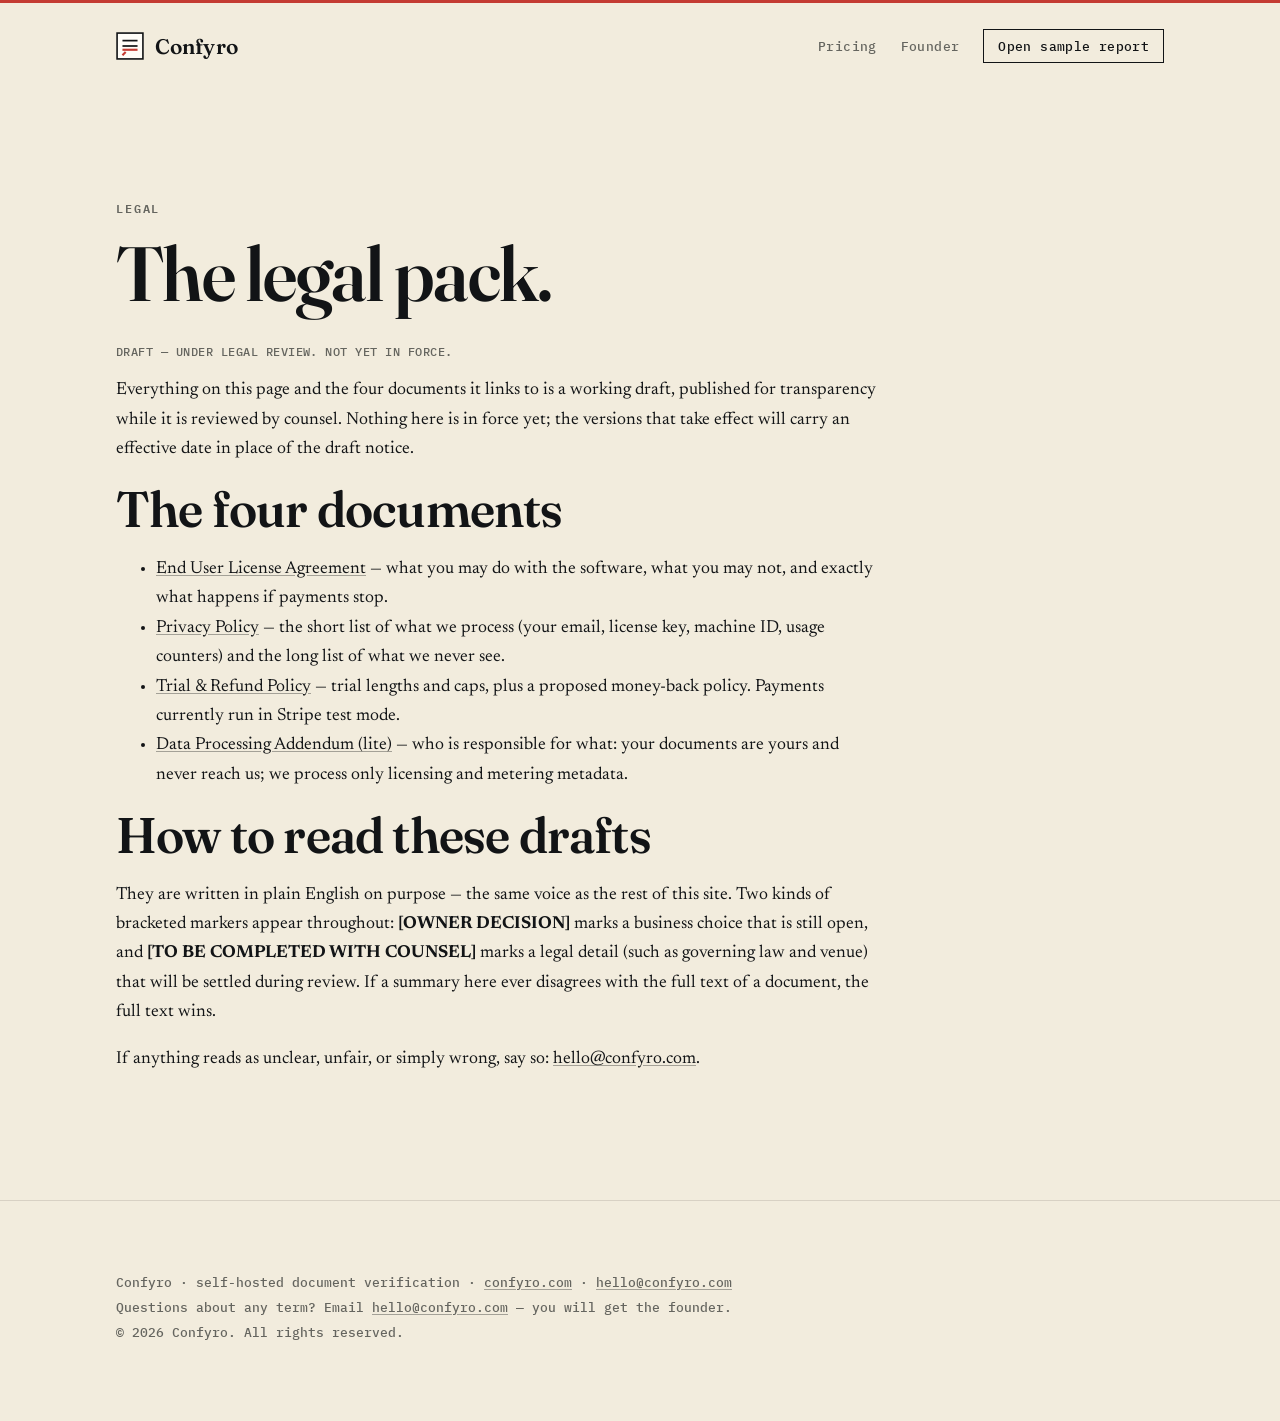
==== legal/index.html @ 65919b39 "Polish round live: floating boxes, straight device, refined sections Every box floats statically (la" ====
<!doctype html>
<html lang="en">
<head>
<meta charset="utf-8">
<meta name="viewport" content="width=device-width, initial-scale=1">
<title>Confyro &mdash; Legal</title>
<meta name="description" content="The Confyro legal pack: EULA, Privacy Policy, Trial &amp; Refund Policy, and DPA-lite. Plain English, currently in draft.">
<meta name="theme-color" content="#F2ECDD">
<link rel="icon" href="data:image/svg+xml,%3Csvg xmlns='http://www.w3.org/2000/svg' viewBox='0 0 26 26'%3E%3Crect x='1' y='1' width='24' height='24' fill='%23FFFDF8' stroke='%23121416' stroke-width='1.5'/%3E%3Cline x1='6' y1='8' x2='20' y2='8' stroke='%23121416' stroke-width='1.6'/%3E%3Cline x1='6' y1='13' x2='20' y2='13' stroke='%23121416' stroke-width='1.6'/%3E%3Cline x1='6' y1='16.5' x2='20' y2='16.5' stroke='%23C43B32' stroke-width='2'/%3E%3Cpath d='M6 21.5 l3 -3' stroke='%23C43B32' stroke-width='2' fill='none'/%3E%3C/svg%3E">
<style data-site-css>
/* ============================================================
   Confyro — shared site stylesheet
   One file for every marketing page. Self-hosted fonts only —
   no third-party requests, no trackers (see colophon).
   Rules of the house (per the FULL_IMPLEMENTATION brief, 2026-07-18):
   1. The system is dark; the evidence is light. Dark is cinematic
      and reserved for: topbar-on-scroll, hero, trust problem,
      trust architecture, finale, footer (~40%).
   2. On dark, type sits DIRECTLY on the background — never filled
      or tinted text boxes. Boxes exist only as PAPER (documents),
      which may float as islands on the dark stage.
   3. The proofreader's red top line stays. The hero fills one
      screen. The evidence line (claim → source → validation →
      finding) is the recurring motif; motion must explain
      causality, run once, and respect reduced-motion.
   ============================================================ */

/* ---------- fonts (local woff2, latin subset) ---------- */
@font-face {
  font-family: 'Fraunces'; font-style: italic; font-weight: 450;
  font-display: swap; src: url(../fonts/fraunces-450-italic.woff2) format('woff2');
  unicode-range: U+0000-00FF, U+0131, U+0152-0153, U+02BB-02BC, U+02C6, U+02DA, U+02DC, U+0304, U+0308, U+0329, U+2000-206F, U+20AC, U+2122, U+2191, U+2193, U+2212, U+2215, U+FEFF, U+FFFD;
}
@font-face {
  font-family: 'Fraunces'; font-style: italic; font-weight: 600;
  font-display: swap; src: url(../fonts/fraunces-600-italic.woff2) format('woff2');
  unicode-range: U+0000-00FF, U+0131, U+0152-0153, U+02BB-02BC, U+02C6, U+02DA, U+02DC, U+0304, U+0308, U+0329, U+2000-206F, U+20AC, U+2122, U+2191, U+2193, U+2212, U+2215, U+FEFF, U+FFFD;
}
@font-face {
  font-family: 'Fraunces'; font-style: normal; font-weight: 450;
  font-display: swap; src: url(../fonts/fraunces-450.woff2) format('woff2');
  unicode-range: U+0000-00FF, U+0131, U+0152-0153, U+02BB-02BC, U+02C6, U+02DA, U+02DC, U+0304, U+0308, U+0329, U+2000-206F, U+20AC, U+2122, U+2191, U+2193, U+2212, U+2215, U+FEFF, U+FFFD;
}
@font-face {
  font-family: 'Fraunces'; font-style: normal; font-weight: 600;
  font-display: swap; src: url(../fonts/fraunces-600.woff2) format('woff2');
  unicode-range: U+0000-00FF, U+0131, U+0152-0153, U+02BB-02BC, U+02C6, U+02DA, U+02DC, U+0304, U+0308, U+0329, U+2000-206F, U+20AC, U+2122, U+2191, U+2193, U+2212, U+2215, U+FEFF, U+FFFD;
}
@font-face {
  font-family: 'Fraunces'; font-style: normal; font-weight: 700;
  font-display: swap; src: url(../fonts/fraunces-700.woff2) format('woff2');
  unicode-range: U+0000-00FF, U+0131, U+0152-0153, U+02BB-02BC, U+02C6, U+02DA, U+02DC, U+0304, U+0308, U+0329, U+2000-206F, U+20AC, U+2122, U+2191, U+2193, U+2212, U+2215, U+FEFF, U+FFFD;
}
@font-face {
  font-family: 'IBM Plex Mono'; font-style: normal; font-weight: 400;
  font-display: swap; src: url(../fonts/ibmplexmono-400.woff2) format('woff2');
  unicode-range: U+0000-00FF, U+0131, U+0152-0153, U+02BB-02BC, U+02C6, U+02DA, U+02DC, U+0304, U+0308, U+0329, U+2000-206F, U+20AC, U+2122, U+2191, U+2193, U+2212, U+2215, U+FEFF, U+FFFD;
}
@font-face {
  font-family: 'IBM Plex Mono'; font-style: normal; font-weight: 500;
  font-display: swap; src: url(../fonts/ibmplexmono-500.woff2) format('woff2');
  unicode-range: U+0000-00FF, U+0131, U+0152-0153, U+02BB-02BC, U+02C6, U+02DA, U+02DC, U+0304, U+0308, U+0329, U+2000-206F, U+20AC, U+2122, U+2191, U+2193, U+2212, U+2215, U+FEFF, U+FFFD;
}
@font-face {
  font-family: 'IBM Plex Mono'; font-style: normal; font-weight: 600;
  font-display: swap; src: url(../fonts/ibmplexmono-600.woff2) format('woff2');
  unicode-range: U+0000-00FF, U+0131, U+0152-0153, U+02BB-02BC, U+02C6, U+02DA, U+02DC, U+0304, U+0308, U+0329, U+2000-206F, U+20AC, U+2122, U+2191, U+2193, U+2212, U+2215, U+FEFF, U+FFFD;
}
@font-face {
  font-family: 'Newsreader'; font-style: italic; font-weight: 400;
  font-display: swap; src: url(../fonts/newsreader-400-italic.woff2) format('woff2');
  unicode-range: U+0000-00FF, U+0131, U+0152-0153, U+02BB-02BC, U+02C6, U+02DA, U+02DC, U+0304, U+0308, U+0329, U+2000-206F, U+20AC, U+2122, U+2191, U+2193, U+2212, U+2215, U+FEFF, U+FFFD;
}
@font-face {
  font-family: 'Newsreader'; font-style: normal; font-weight: 400;
  font-display: swap; src: url(../fonts/newsreader-400.woff2) format('woff2');
  unicode-range: U+0000-00FF, U+0131, U+0152-0153, U+02BB-02BC, U+02C6, U+02DA, U+02DC, U+0304, U+0308, U+0329, U+2000-206F, U+20AC, U+2122, U+2191, U+2193, U+2212, U+2215, U+FEFF, U+FFFD;
}
@font-face {
  font-family: 'Newsreader'; font-style: normal; font-weight: 700;
  font-display: swap; src: url(../fonts/newsreader-700.woff2) format('woff2');
  unicode-range: U+0000-00FF, U+0131, U+0152-0153, U+02BB-02BC, U+02C6, U+02DA, U+02DC, U+0304, U+0308, U+0329, U+2000-206F, U+20AC, U+2122, U+2191, U+2193, U+2212, U+2215, U+FEFF, U+FFFD;
}

/* ---------- design tokens ----------
   Shared with the product UI (src/confyro/server/theme.py keeps the
   same hex values; tests/test_theme_parity.py enforces it). */
:root {
  /* evidence world — warm light */
  --sand: #F2ECDD;        /* section background */
  --paper: #FFFDF8;       /* the document under review */
  --card: #FFFFFF;        /* finding cards inside a report */
  --ink: #121416;         /* primary ink */
  --body2: #3B3D3A;       /* long-form body on paper */
  --margin: #65655F;      /* marginalia */
  --rule: #D8D1C4;        /* hairline */
  /* brand world — dark */
  --night: #0D0F10;       /* dark section background */
  --night2: #171A1C;      /* elevated dark surface */
  --nightline: #34383B;   /* dark border */
  --ivory: #F4EFE6;       /* text on dark */
  --ash: #AAA9A3;         /* secondary text on dark */
  /* semantics */
  --verdict: #C43B32;     /* proofreader's red — conflicts only */
  --evidence: #1F7554;    /* verbatim evidence green */
  --warn: #B47215;        /* cautions */
  --ledger: #31589C;      /* links, focus */
  /* derived chips on paper */
  --flag-bg: #F7DED8;  --hi-text: #8E251D;
  --miss-bg: #F1E4C2;  --md-text: #6F5716;  --miss-ul: #A8842A;
  --ev-bg: #E6EFE6;    --ev-text: #1C5C43;
  --shadow-1: 0 1px 2px rgba(18,20,22,0.06), 0 16px 34px -16px rgba(18,20,22,0.25), 0 46px 90px -40px rgba(18,20,22,0.3);
  --shadow-2: 0 2px 3px rgba(18,20,22,0.07), 0 22px 48px -20px rgba(18,20,22,0.3), 0 64px 120px -48px rgba(18,20,22,0.32);
  --display: "Fraunces", Charter, "Iowan Old Style", Georgia, serif;
  --serif: "Newsreader", Charter, "Iowan Old Style", "Palatino Linotype", Georgia, serif;
  --mono: "IBM Plex Mono", ui-monospace, "Cascadia Mono", Consolas, Menlo, monospace;
  --sans: ui-sans-serif, -apple-system, "Segoe UI", Roboto, "Helvetica Neue", Arial, sans-serif;
  color-scheme: light;
}

:root { --sheet: var(--paper); }
/* Dark stage: remap semantic tokens; components restyle themselves.
   Paper islands (.paperdoc) map them back to daylight. */
.dk {
  background: var(--night);
  color: var(--ivory);
  --ink: var(--ivory);
  --body2: #D8D4C8;
  --margin: var(--ash);
  --rule: var(--nightline);
  --sheet: var(--night2);
  --card: #1C2023;
  --verdict: #DA574D;          /* red lifted for contrast on near-black */
  --ev-bg: #1C2A24; --ev-text: #9CCDB2;
  --shadow-1: 0 2px 4px rgba(0,0,0,0.45), 0 22px 44px -18px rgba(0,0,0,0.55);
  --shadow-2: 0 3px 6px rgba(0,0,0,0.5), 0 30px 60px -22px rgba(0,0,0,0.6);
  color-scheme: dark;
}
.paperdoc {
  --ink: #121416; --body2: #3B3D3A; --margin: #65655F; --rule: #D8D1C4;
  --verdict: #C43B32; --card: #FFFFFF; --sheet: var(--paper);
  --ev-bg: #E6EFE6; --ev-text: #1C5C43;
  --shadow-1: 0 1px 2px rgba(0,0,0,0.25), 0 20px 48px -24px rgba(0,0,0,0.55);
  color: var(--ink);
  color-scheme: light;
}
.dk a { color: var(--ivory); text-decoration-color: rgba(244,239,230,0.4); }
.dk a:hover { color: var(--verdict); text-decoration-color: var(--verdict); }
.dk .btn { border-color: var(--ivory); color: var(--ivory); }
.dk .btn.primary { background: var(--ivory); color: var(--night); }
.dk .btn:hover { box-shadow: 3px 3px 0 rgba(244,239,230,0.25); }

/* ---------- base ---------- */
* { box-sizing: border-box; }
html { scroll-behavior: smooth; }
body {
  margin: 0; background: var(--sand); color: var(--ink);
  border-top: 3px solid var(--verdict);   /* the proof mark */
  font: 400 17.5px/1.68 var(--serif);
  -webkit-font-smoothing: antialiased; text-rendering: optimizeLegibility;
}
::selection { background: rgba(196, 59, 50, 0.18); }
/* single-accent discipline: links are ink, red on hover; blue lives
   only in the a11y focus ring */
a { color: var(--ink); text-underline-offset: 2px;
  text-decoration-color: rgba(18,20,22,0.35); }
a:hover { color: var(--verdict); text-decoration-color: var(--verdict); }
:focus-visible { outline: 2px solid var(--ledger); outline-offset: 3px; border-radius: 1px; }
.mono { font-family: var(--mono); }
.wrap { max-width: 1104px; margin: 0 auto; padding: 0 28px; }
section { scroll-margin-top: 84px; }
.skip {
  position: absolute; left: 12px; top: -52px; z-index: 60;
  background: var(--ink); color: var(--sand); padding: 8px 14px;
  font: 600 13px var(--mono); text-decoration: none;
}
.skip:focus { top: 12px; }

/* ---------- masthead: paper brand bar; tall at the top of the page,
   shrinks to a compact strip on scroll and stays pinned ---------- */
.topbar {
  position: sticky; top: 0; z-index: 50; background: var(--sand);
  border-bottom: 1px solid transparent;
  transition: border-color 0.25s ease, box-shadow 0.25s ease;
}
.topbar.scrolled {
  border-bottom-color: var(--rule);
  box-shadow: 0 8px 24px -18px rgba(18, 20, 22, 0.3);
}
.masthead { display: flex; align-items: center; gap: 28px; padding: 26px 0;
  transition: padding 0.3s ease; }
.topbar.scrolled .masthead { padding: 9px 0; }
.wordmark {
  display: inline-flex; align-items: center; gap: 11px;
  font: 600 21px var(--display); color: var(--ink); text-decoration: none;
  letter-spacing: 0.005em; transition: font-size 0.3s ease;
}
.topbar.scrolled .wordmark { font-size: 17.5px; }
.wordmark svg { display: block; width: 28px; height: 28px;
  transition: width 0.3s ease, height 0.3s ease; }
.topbar.scrolled .wordmark svg { width: 22px; height: 22px; }
.wordmark svg rect { fill: var(--paper); stroke: var(--ink); }
.wordmark svg .wl { stroke: var(--ink); }
.masthead nav { margin-left: auto; display: flex; gap: 24px; align-items: center; }
.masthead nav a {
  font: 500 12.5px var(--mono); color: var(--margin);
  text-decoration: none; letter-spacing: 0.03em; padding: 6px 0;
}
.masthead nav a:hover { color: var(--verdict); }
.masthead nav a[aria-current] { color: var(--ink); border-bottom: 2px solid var(--verdict); padding-bottom: 4px; }
.masthead nav a.navcta {
  color: var(--ink); background: transparent; border: 1px solid var(--ink);
  padding: 8px 14px; transition: padding 0.3s ease;
}
.topbar.scrolled .masthead nav a.navcta { padding: 6px 12px; }
.masthead nav a.navcta:hover { background: var(--ink); color: var(--sand); }

/* ---------- shared primitives ---------- */
/* spec-sheet eyebrow: N°0X in red, label in margin gray */
.slabel {
  font: 600 11.5px var(--mono); letter-spacing: 0.16em;
  text-transform: uppercase; color: var(--margin); margin: 0 0 16px;
}
.slabel .sn { color: var(--verdict); margin-right: 10px; }
h1 {
  font: 600 clamp(40px, 6vw, 78px)/1.04 var(--display);
  letter-spacing: -0.022em; margin: 0 0 22px; max-width: 20ch;
  text-wrap: balance; font-variation-settings: "opsz" 90;
}
h1 em { font-style: italic; font-weight: 600; }
h2 {
  font: 600 clamp(30px, 4.2vw, 50px)/1.1 var(--display);
  margin: 0 0 18px; letter-spacing: -0.016em; text-wrap: balance;
  max-width: 26ch; font-variation-settings: "opsz" 60;
}
/* headline line-mask reveal: static without JS; motion only adds */
.js .rvh { overflow: hidden; }
.js .rvh .lmi { display: block; transform: translateY(110%); }
.js .rvh.in .lmi {
  transform: none;
  transition: transform 0.7s cubic-bezier(0.22, 0.8, 0.2, 1);
}
h3 { font: 600 19px var(--display); margin: 0 0 8px; letter-spacing: -0.005em; }
.lede { font-size: 18.5px; color: var(--ink); margin: 0 0 40px; max-width: 60ch; }
.sub {
  font-size: 20px; line-height: 1.62; color: var(--ink);
  margin: 0 0 34px; max-width: 56ch; font-weight: 400;
}
.btn {
  display: inline-block; text-decoration: none;
  font: 600 15.5px var(--display); padding: 14px 28px;
  border: 1.5px solid var(--ink); color: var(--ink); background: transparent;
  transition: transform 0.15s ease, box-shadow 0.15s ease, background 0.15s ease, opacity 0.15s ease;
}
.btn.primary { background: var(--ink); color: var(--sand); }
.btn:hover { box-shadow: 3px 3px 0 rgba(18,20,22,0.2); }
.btn.primary:hover { opacity: 0.94; box-shadow: 3px 3px 0 rgba(18,20,22,0.25); }
.btn:active { box-shadow: none; }
.ctas { display: flex; gap: 14px; flex-wrap: wrap; margin: 0 0 16px; align-items: center; }
.textcta {
  font: 500 13.5px var(--mono); letter-spacing: 0.03em;
  color: var(--margin); text-underline-offset: 3px;
}
.textcta:hover { color: var(--verdict); }
.sectas { margin: 34px 0 0; }

/* section rhythm */
.sect { padding: 108px 0; }
.sect + .sect, .steps3 + .sect, .hero + .sect { border-top: 1px solid var(--rule); }

/* the document sheet */
.sheet {
  margin: 0; background: var(--sheet); border: 1px solid var(--rule);
  padding: 38px 42px 26px; position: relative;
  box-shadow: var(--shadow-1);
}
.doc-kicker {
  font: 500 11.5px/1.4 var(--mono); color: var(--margin);
  letter-spacing: 0.09em; margin: 0 0 22px;
  display: flex; justify-content: space-between; gap: 12px; flex-wrap: wrap;
}
.doc-h { font: 700 16.5px var(--serif); margin: 20px 0 6px; }
.doc-p {
  margin: 0 0 13px; font-size: 15.5px; line-height: 1.74;
  text-align: justify; hyphens: auto; -webkit-hyphens: auto;
}
.doc-foot {
  margin: 18px 0 0; font: 500 10.5px var(--mono); color: var(--margin);
  letter-spacing: 0.09em; text-align: right;
}

/* red underline draws itself when a stage goes .live */
.u {
  background-image: linear-gradient(var(--verdict), var(--verdict));
  background-repeat: no-repeat; background-position: 0 96%;
  background-size: 0% 2px;
}
.live .u-claim { animation: draw 0.55s cubic-bezier(0.65, 0, 0.35, 1) 0.4s forwards; }
.live .u-inj   { animation: draw 0.7s  cubic-bezier(0.65, 0, 0.35, 1) 2.4s forwards; }
@keyframes draw { to { background-size: 100% 2px; } }
html:not(.js) .u { background-size: 100% 2px; }

/* findings */
.finding {
  position: relative; background: var(--card); border: 1px solid var(--rule);
  border-left: 3px solid var(--verdict); padding: 15px 19px 16px;
  opacity: 0; box-shadow: var(--shadow-1);
}
.live .f1 { animation: stamp 0.34s cubic-bezier(0.2, 0.9, 0.3, 1.15) 1.15s forwards; }
.live .f2 { animation: stamp 0.34s cubic-bezier(0.2, 0.9, 0.3, 1.15) 3.3s forwards; }
html:not(.js) .finding, html:not(.js) .receipt { opacity: 1; }
html:not(.js) .f1::before { transform: none; }
@keyframes stamp {
  from { opacity: 0; transform: scale(1.05); }
  to   { opacity: 1; transform: none; }
}
.f1::before {
  content: ""; position: absolute; right: 100%; top: 26px;
  width: 56px; height: 2px; background: var(--verdict);
  transform: scaleX(0); transform-origin: right center;
}
.live .f1::before { animation: reach 0.3s cubic-bezier(0.65, 0, 0.35, 1) 0.9s forwards; }
@keyframes reach { to { transform: none; } }
.fhead { display: flex; align-items: center; gap: 10px; margin-bottom: 8px; flex-wrap: wrap; }
.stampchip {
  font: 600 11px var(--mono); letter-spacing: 0.1em;
  background: var(--verdict); color: #fff; padding: 3px 9px 2px;
  transform: rotate(-1deg);
}
.f2 .stampchip { transform: none; }  /* the stamp tilt appears exactly once */
.sev { font: 500 11.5px var(--mono); color: var(--margin); letter-spacing: 0.04em; }
.fsrc { font: 500 12.5px var(--mono); color: var(--ink); margin: 0 0 7px; }
.fev {
  margin: 0; padding: 8px 12px; border-left: 3px solid var(--evidence);
  background: var(--ev-bg); font: 500 12.5px/1.6 var(--mono); color: var(--ev-text);
}
.fnote { margin: 7px 0 0; font-size: 14.5px; color: var(--margin); }
.receipt {
  font: 500 11px var(--mono); color: var(--margin); letter-spacing: 0.08em;
  margin: 2px 0 0; opacity: 0;
}
.live .receipt { animation: fadein 0.6s ease 4s forwards; }
@keyframes fadein { to { opacity: 1; } }
.replay {
  display: none; margin: 6px 0 0; padding: 0; border: 0; background: none;
  font: 500 11.5px var(--mono); color: var(--ledger); letter-spacing: 0.05em;
  cursor: pointer; text-decoration: underline; text-underline-offset: 3px;
}
.js .replay { display: inline-block; }

/* ---------- hero: one light screen, the red label leads ---------- */
.hero {
  min-height: calc(100vh - 82px);
  min-height: calc(100svh - 82px);   /* 82px ≈ the tall top-of-page bar */
  display: grid; align-content: center;
  padding: 24px 0 48px; box-sizing: border-box;
}
/* owner hierarchy: the red SELF-HOSTED DOCUMENT CHECKER is the giant,
   the headline sits smaller beside the laptop, the sub under it */
.hero .kicker {
  font: 600 clamp(30px, 3.9vw, 60px)/1.06 var(--mono);
  letter-spacing: 0.015em; color: var(--verdict); margin: 0 0 20px;
  text-transform: uppercase; max-width: 14ch; text-wrap: balance;
  text-shadow: 0 16px 30px rgba(196, 59, 50, 0.22);
}
.hero h1 {
  font-size: clamp(24px, 2.5vw, 38px); line-height: 1.22;
  max-width: 24ch; margin: 0 0 20px;
  text-shadow: 0 10px 24px rgba(18, 20, 22, 0.16);
}
.hero .sub { font-size: 17px; }
.herogrid {
  display: grid; grid-template-columns: minmax(0, 6fr) minmax(0, 6fr);
  gap: 56px; align-items: stretch;
}
/* the left column spans exactly the right column's height: label at the
   top edge, chips at the bottom edge — owner-requested symmetry */
.herogrid > div:first-child {
  display: flex; flex-direction: column; justify-content: space-between;
}
.herosub {
  font-size: 15.5px; line-height: 1.62; color: var(--body2);
  margin: 18px 0 0; max-width: 560px;
}

.trustchips { display: flex; flex-wrap: wrap; gap: 8px; margin: 26px 0 0; padding: 0; list-style: none; }
.trustchips li {
  font: 500 11px var(--mono); letter-spacing: 0.07em;
  color: var(--margin); border: 1px solid var(--rule);
  padding: 6px 11px; white-space: nowrap;
}
/* ---------- hero laptop demo (owner-supplied widget, retokenized:
   local fonts only, conflict red / verified green, plays once).
   Without JS the finished report is what renders. ---------- */
.confyro-demo { width: 100%; max-width: 560px; justify-self: end; font-family: var(--serif); }
.confyro-demo .cd-mono { font-family: var(--mono); }
.cd-status { display: flex; align-items: center; justify-content: space-between; gap: 12px; margin-bottom: 14px; }
.cd-statustext { display: inline-flex; align-items: center; gap: 10px;
  font: 500 11px var(--mono); letter-spacing: 0.08em; text-transform: uppercase; color: var(--margin); }
.cd-dot { width: 8px; height: 8px; border-radius: 50%; background: var(--evidence); display: inline-block; }
.cd-dot.busy { background: var(--verdict); }
.cd-replay { font: 500 12px var(--mono); color: var(--margin); background: none;
  border: 1px solid var(--rule); padding: 8px 12px; cursor: pointer; white-space: nowrap; }
.cd-replay:hover { border-color: var(--margin); color: var(--ink); }
.cd-laptop { background: #1C2023; border-radius: 14px; padding: 12px 12px 13px;
  box-shadow: 0 24px 60px rgba(0, 0, 0, 0.45); }
.cd-screen { position: relative; background: #F2ECDD; color: #121416; border-radius: 5px;
  overflow: hidden; aspect-ratio: 1.65 / 1; display: flex; flex-direction: column; color-scheme: light; }
.cd-chrome { display: flex; align-items: center; gap: 10px; padding: 9px 13px;
  border-bottom: 1px solid #D8D1C4; background: #FFFDF8; }
.cd-lights { display: flex; gap: 6px; }
.cd-lights span { width: 8px; height: 8px; border-radius: 50%; background: #D8D1C4; }
.cd-url { margin: 0 auto; font: 500 10.5px var(--mono); letter-spacing: 0.04em; color: #65655F;
  display: inline-flex; align-items: center; gap: 7px; }
.cd-body { display: flex; flex: 1; min-height: 0; }
.cd-lib { width: 122px; flex: none; border-right: 1px solid #D8D1C4; background: #FFFDF8;
  padding: 11px 9px; display: flex; flex-direction: column; }
.cd-libhead { font: 600 8.5px var(--mono); letter-spacing: 0.14em; text-transform: uppercase; color: #8B887F; }
.cd-files { margin-top: 9px; display: flex; flex-direction: column; gap: 4px; }
.cd-file { display: flex; align-items: center; gap: 8px; padding: 5px 7px; }
.cd-file span { font: 500 10.5px var(--mono); color: #65655F; white-space: nowrap; }
.cd-file.cd-active { background: #F2ECDD; border: 1px solid #D8D1C4; border-left: 2px solid #C43B32; }
.cd-file.cd-active span { color: #121416; }
.cd-libfoot { margin-top: auto; font: 500 8.5px var(--mono); color: #8B887F; }
.cd-work { flex: 1; position: relative; }
.cd-zone { display: none; position: absolute; inset: 14px; border: 1.5px dashed #C7C0B0;
  align-items: center; justify-content: center; }
.js .cd-zone { display: flex; }
.cd-zone span { font-size: 12px; color: #65655F; }
.cd-check { display: none; position: absolute; inset: 12px; background: #FFFDF8;
  border: 1px solid #D8D1C4; padding: 13px 15px; overflow: hidden; }
.js .cd-check { display: block; }
.cd-scan { position: absolute; left: 0; right: 0; top: 0; height: 3px;
  background: linear-gradient(90deg, transparent, #C43B32 18%, #C43B32 82%, transparent);
  box-shadow: 0 0 14px 2px rgba(196, 59, 50, 0.45); }
.js .cd-scan { opacity: 0; }
.cd-docmeta { display: flex; justify-content: space-between; white-space: nowrap;
  font: 600 8.5px var(--mono); letter-spacing: 0.12em; text-transform: uppercase; color: #65655F; }
.cd-doctitle { font-weight: 700; font-size: 15px; line-height: 1.3; margin: 12px 0 7px; }
.cd-docp { font-size: 12.5px; line-height: 1.55; margin: 0; }
.cd-u { text-decoration: underline; text-decoration-color: #C43B32;
  text-decoration-thickness: 1.5px; text-underline-offset: 2px; }
.cd-results { position: absolute; inset: 12px; display: flex; flex-direction: column; background: #F2ECDD; }
.cd-rhead { display: flex; align-items: baseline; gap: 8px; white-space: nowrap; }
.cd-rhead .cd-fn { font-size: 10.5px; color: #121416; }
.cd-rhead .cd-sum { margin-left: auto; font-size: 9px; text-transform: uppercase; color: #65655F; }
.cd-conflict { border-left: 3px solid #C43B32; background: #F7DED8; padding: 7px 11px; margin-top: 8px; }
.cd-conflict .cd-row1 { display: flex; align-items: center; gap: 8px; white-space: nowrap; }
.cd-badge { font: 600 8px var(--mono); letter-spacing: 0.1em; text-transform: uppercase;
  color: #fff; background: #C43B32; padding: 3px 5px; }
.cd-ctitle { font-weight: 600; font-size: 12px; }
.cd-cnums { margin-left: auto; font-size: 10px; color: #121416; white-space: nowrap; }
.cd-hi { color: #C43B32; }
.cd-ok { color: #1F7554; }
.cd-find { display: flex; align-items: center; gap: 8px; padding: 6px 2px; border-bottom: 1px solid #D8D1C4; }
.cd-find:last-of-type { border-bottom: 0; }
.cd-swatch { width: 7px; height: 7px; flex: none; }
.cd-swatch.sw-hi { background: #C43B32; }
.cd-swatch.sw-md { background: #B47215; }
.cd-swatch.sw-ok { background: #1F7554; }
.cd-ftitle { font-weight: 600; font-size: 12px; line-height: 1.2; white-space: nowrap; }
.cd-fmeta { margin-left: auto; font-size: 10px; color: #65655F; }
.cd-rfoot { margin-top: auto; padding-top: 6px; font: 500 8.5px var(--mono);
  letter-spacing: 0.04em; text-transform: uppercase; color: #8B887F; }
.cd-fly { display: none; position: absolute; left: 0; top: 0; pointer-events: none;
  z-index: 6; align-items: center; gap: 8px; padding: 8px 10px; background: #FFFDF8;
  border: 1px solid #121416; box-shadow: 0 12px 28px rgba(0, 0, 0, 0.35); }
.js .cd-fly { display: flex; opacity: 0; }
.cd-fly span { font: 500 10.5px var(--mono); color: #121416; white-space: nowrap; }
.confyro-demo .receipt { opacity: 1; margin-top: 14px; }
@media (max-width: 900px) {
  #selfhost.sect { min-height: 0; display: block; }
  #selfhost > .wrap { display: block; }
  .archsvg { height: auto; min-height: 0; }
.confyro-demo { justify-self: stretch; max-width: 100%; } }

/* ---------- trust problem ---------- */
.citednote { margin: 30px 0 0; font: 500 12px var(--mono); color: var(--margin); letter-spacing: 0.04em; }
.pulls { display: grid; gap: 0; margin: 14px 0 0; }
.pull {
  display: grid; grid-template-columns: 250px 1fr; gap: 30px;
  align-items: baseline; border-top: 1px solid var(--rule); padding: 26px 0;
}
.pull:first-child { border-top: 0; padding-top: 4px; }
.pull .num {
  font: 600 clamp(34px, 4.4vw, 52px)/1 var(--display);
  color: var(--ink); letter-spacing: -0.03em;
  font-variation-settings: "opsz" 70;
}
.pull p { margin: 0; font-size: 17px; max-width: 54ch; }
.pull .src { display: block; margin-top: 8px; font: 500 11.5px var(--mono); color: var(--margin); letter-spacing: 0.02em; }
.verdictline {
  font: 600 clamp(22px, 2.6vw, 28px) var(--display); font-style: italic;
  margin: 36px 0 0; letter-spacing: -0.01em; max-width: 44ch;
}
/* the pivot from fear to trust — the section's loudest line */
.pivotline {
  margin: 28px 0 0; font: 600 clamp(21px, 2.6vw, 28px)/1.22 var(--display);
  letter-spacing: -0.012em; max-width: 26ch; text-wrap: balance;
}
.pivotline .pv { font-style: italic; color: var(--verdict); }
/* compact trust band: the whole N°04 section fits one screen */
#problem.sect { padding: 60px 0 68px; }
#problem .lede { margin-bottom: 20px; }
.pulls.tight .pull { padding: 12px 0; }
.pulls.tight .pull .num { font-size: clamp(30px, 3.8vw, 46px); }
.pulls.tight .pull p { font-size: 15.5px; }

/* ---------- pipeline (how it works) ---------- */
.pipe { list-style: none; margin: 40px 0 0; padding: 0;
  display: grid; grid-template-columns: repeat(5, 1fr); gap: 26px 14px; }
.pipe li { position: relative; }
.pipe li:not(:first-child)::before {
  content: "\2192"; position: absolute; left: -14px; top: 34px;
  color: var(--margin); font: 400 15px var(--serif);
}
.pnode {
  display: block; padding: 15px 16px 14px; min-height: 118px;
  border: 1px solid var(--rule); box-shadow: var(--shadow-1);
}
.pnode .pk { display: block; font: 500 10px var(--mono); letter-spacing: 0.1em; margin-bottom: 7px; }
.pnode .pn { display: block; font: 600 15px var(--mono); letter-spacing: 0.02em; margin-bottom: 7px; }
.pnode p { margin: 0; font: 400 13.5px/1.5 var(--sans); }
.pnode.code { background: var(--paper); border: 1.5px dashed var(--margin); }
.pnode.code .pk { color: var(--margin); }
.pnode.code p { color: var(--body2); }
.pnode.model { background: var(--paper); border-radius: 10px; }
.pnode.model .pk { color: var(--ledger); }
.pnode.model p { color: var(--body2); }
.pnode.val { box-shadow: inset 0 0 0 1.5px var(--evidence); }
.pnode.val .pn::after { content: " \2713"; color: var(--evidence); }
.failstrip {
  margin: 26px 0 0; border: 1.5px solid var(--verdict); background: var(--paper);
  box-shadow: var(--shadow-1);
  padding: 13px 18px; display: flex; gap: 14px; align-items: baseline; flex-wrap: wrap;
  font: 500 12.5px var(--mono); letter-spacing: 0.05em; color: var(--verdict);
}
.failstrip .what { color: var(--ink); }
.legend { margin: 38px 0 0; font: italic 600 21px var(--display); letter-spacing: -0.005em; }
.legend .m { color: var(--ink); font-style: normal; }
.legend .c { color: var(--margin); font-style: normal; }
.techdeep { margin: 30px 0 0; }
.techdeep summary {
  cursor: pointer; font: 500 13px var(--mono); color: var(--margin);
  letter-spacing: 0.02em; padding: 6px 0;
}
.techdeep summary:hover { color: var(--verdict); }
.techdeep[open] summary { margin-bottom: 10px; }
.relay { list-style: none; margin: 10px 0 0; padding: 0; display: grid; gap: 0; }
.relay li {
  display: grid; grid-template-columns: 34px 200px 1fr; gap: 16px;
  padding: 14px 0; border-top: 1px solid var(--rule); align-items: baseline;
}
.relay .st-num { font: 500 11px var(--mono); color: var(--margin); }
.relay .st-name { font: 600 15px var(--mono); }
.relay .chip { margin-left: 8px; }
.relay .st-sub { font-size: 14.5px; color: var(--margin); margin: 0; line-height: 1.6; }
.relay .st-sub .so { color: var(--ink); font-style: italic; }
.chip {
  display: inline-block; font: 600 10px var(--mono); letter-spacing: 0.08em;
  text-transform: uppercase; padding: 2.5px 7px; vertical-align: 2px;
}
.chip.model { color: var(--body2); border: 1px solid var(--margin); }
.chip.codechip { color: var(--margin); border: 1px dashed var(--margin); }

/* ---------- constitution ---------- */
.clausegrid { display: grid; grid-template-columns: 1fr 1fr; gap: 14px; margin: 30px 0 0; }
.clause {
  background: var(--sheet); border: 1px solid var(--rule);
  border-top: 3px solid var(--verdict); padding: 16px 20px 15px;
  box-shadow: var(--shadow-1);
}
.clause .ct { font-weight: 700; font-size: 16.5px; display: block; margin-bottom: 5px; font-family: var(--display); letter-spacing: -0.005em; }
.clause p { margin: 0; font-size: 14px; color: var(--body2); line-height: 1.58; }

/* ---------- report still ---------- */
.report {
  background: var(--sheet); border: 1px solid var(--rule);
  margin: 30px 0 0;
  box-shadow: var(--shadow-2);
}
.rp-head {
  display: flex; flex-wrap: wrap; align-items: baseline; gap: 8px 16px;
  padding: 17px 24px; border-bottom: 1px solid var(--rule);
}
.rp-title { font: 600 16px var(--display); }
.rp-file { font: 500 12px var(--mono); color: var(--margin); }
.rp-chips { margin-left: auto; display: flex; gap: 8px; flex-wrap: wrap; }
.rchip { font: 600 11px var(--mono); padding: 3px 9px; letter-spacing: 0.04em; }
.rchip.hi { background: var(--flag-bg); color: var(--hi-text); }
.rchip.md { background: var(--miss-bg); color: var(--md-text); }
.rchip.lo { background: transparent; border: 1px solid var(--rule); color: var(--margin); }
.rchip.ok { background: var(--ev-bg); color: var(--ev-text); }
.rp-body { display: grid; grid-template-columns: minmax(0, 6fr) minmax(0, 5fr); }
.rp-doc {
  padding: 26px 28px; border-right: 1px solid var(--rule);
  font-size: 14.5px; line-height: 1.78;
}
.rp-doc .doc-h { font-size: 14.5px; margin: 15px 0 4px; }
.rp-doc .doc-h:first-child { margin-top: 0; }
.rp-doc p { margin: 0 0 10px; text-align: justify; hyphens: auto; }
.hl-c { background: var(--flag-bg); box-shadow: inset 0 -2px 0 var(--verdict); padding: 0 1px; }
.hl-m { background: var(--miss-bg); box-shadow: inset 0 -2px 0 var(--miss-ul); padding: 0 1px; }
.hl-c.lit, .hl-m.lit { animation: lit 1.1s ease; }
@keyframes lit {
  0% { background: var(--verdict); color: #fff; }
  100% { background: var(--flag-bg); color: inherit; }
}
.rp-findings { padding: 20px 22px; display: grid; gap: 14px; align-content: start; }
.rp-card {
  border: 1px solid var(--rule); border-left: 3px solid var(--verdict);
  padding: 13px 16px; background: var(--card); text-align: left; width: 100%;
  font: inherit; color: inherit;
  transition: border-color 0.15s ease, box-shadow 0.15s ease;
}
.js button.rp-card { cursor: pointer; }
.js button.rp-card:hover { border-color: var(--margin); border-left-color: var(--verdict); box-shadow: 0 2px 8px -4px rgba(18,20,22,0.25); }
.rp-card .fhead { margin-bottom: 6px; }
.rp-card .k { font: 600 11px var(--mono); letter-spacing: 0.07em; color: var(--hi-text); }
.rp-card .q { display: block; font: italic 500 14.5px var(--serif); margin: 0 0 7px; }
.rp-card .x { display: block; font-size: 14px; margin: 0 0 8px; }
.rp-card .fev { display: block; font-size: 11.5px; }
.rp-more { font: 500 12.5px var(--mono); color: var(--margin); margin: 6px 0 0; }
.report figcaption {
  padding: 15px 24px; border-top: 1px solid var(--rule);
  font-size: 14px; color: var(--margin);
}
.report figcaption .hint { color: var(--verdict); font-weight: 600; }

/* ---------- the 3-step strip: type + rules, no boxes ---------- */
.steps3 { padding: 44px 0 40px; }
.steps3 ol { list-style: none; margin: 0; padding: 0; display: grid; grid-template-columns: repeat(3, 1fr); gap: 28px; }
.steps3 li { border-top: 1px solid var(--rule); padding-top: 12px; font-size: 16px; }
.steps3 .n { font: 600 13px var(--mono); color: var(--verdict); display: block; margin-bottom: 6px; }

/* ---------- interactive demo tabs ---------- */
.demotabs { display: none; gap: 8px; margin: 0 0 18px; flex-wrap: wrap; }
.js .demotabs { display: flex; }
.demotabs button {
  font: 600 12.5px var(--mono); letter-spacing: 0.04em; cursor: pointer;
  background: transparent; color: var(--margin);
  border: 1px solid var(--rule); padding: 8px 16px;
}
.demotabs button .tn { color: var(--verdict); margin-right: 7px; }
.demotabs button:hover { color: var(--ink); border-color: var(--margin); }
.demotabs button[aria-selected="true"] {
  background: var(--ink); color: var(--sand); border-color: var(--ink);
}
.demotabs button[aria-selected="true"] .tn { color: var(--sand); }
.rp-count { margin-left: auto; font: 500 11px var(--mono); color: var(--margin); letter-spacing: 0.06em; }
.rp-doc, .rp-findings { transition: opacity 0.15s ease; }
.js .rp-swap .rp-doc, .js .rp-swap .rp-findings { opacity: 0; }
@media (min-width: 901px) { .rp-doc { min-height: 360px; } }
.drivehint { font: 500 11.5px var(--mono); color: var(--margin); letter-spacing: 0.05em; margin: 10px 0 0; }

/* ---------- Exhibit A: the evidence-line scene (plays once on entry;
   no sticky runway — dead pinned scroll felt broken) ---------- */
.exwrap { position: relative; }
.exstage { position: relative; padding: 8px 0 0; }
/* dimensional layering: the sheets float in space (owner request —
   straight evidence line, levitating 3D feel; loops are welcome) */
.exstage > .wrap { position: relative; }
.exgrid { position: relative; display: grid; grid-template-columns: 1fr 1fr; gap: 16%;
  align-items: start; perspective: 1400px; }
.exgrid .exsrc { margin-top: 36px; }
.exgrid .sheet {
  padding: 30px 32px 22px;
  transform: rotateY(4deg) rotateX(1.5deg);
  box-shadow: 0 1px 2px rgba(18,20,22,0.08), 0 14px 28px -14px rgba(18,20,22,0.28),
              0 48px 90px -36px rgba(18,20,22,0.38);
}
.exgrid .exsrc { transform: rotateY(-4deg) rotateX(1.5deg); }



.exclaim {
  background-image: linear-gradient(var(--verdict), var(--verdict));
  background-repeat: no-repeat; background-position: 0 96%; background-size: 0% 2px;
}
.js .s1 .exclaim { transition: background-size 0.55s cubic-bezier(0.65, 0, 0.35, 1); background-size: 100% 2px; }
html:not(.js) .exclaim { background-size: 100% 2px; }
.exsrc { opacity: 1; }
.js .exsrc { opacity: 0; transform: translateY(14px); }
.js .s2 .exsrc { opacity: 1; transform: none; transition: opacity 0.5s ease, transform 0.5s ease; }
.exsrcline {
  padding: 2px 5px; background: var(--ev-bg); border-bottom: 2px solid var(--evidence);
  color: var(--ev-text);
}
.exline { position: absolute; inset: 0; width: 100%; height: 100%; pointer-events: none;
  filter: drop-shadow(0 8px 10px rgba(196,59,50,0.28)); }
.exline path {
  stroke: var(--verdict); stroke-width: 2; fill: none;
  stroke-dasharray: 1000; stroke-dashoffset: 1000;
}
.exline .exhead { fill: var(--verdict); stroke: none; opacity: 0; stroke-dasharray: none; }
.js .s2 .exline #exl1 { transition: stroke-dashoffset 0.9s cubic-bezier(0.4, 0, 0.2, 1) 0.15s; stroke-dashoffset: 0; }
.js .s2 .exline #exh1 { transition: opacity 0.2s ease 1s; opacity: 1; }
.js .s3 .exline #exl2 { transition: stroke-dashoffset 0.8s cubic-bezier(0.4, 0, 0.2, 1) 0.2s; stroke-dashoffset: 0; }
.js .s3 .exline #exh2 { transition: opacity 0.2s ease 0.95s; opacity: 1; }
html:not(.js) .exline path { stroke-dashoffset: 0; }
html:not(.js) .exline .exhead { opacity: 1; }
.exfind { margin: 30px auto 0; max-width: 560px; opacity: 1; }
.exfind .finding { opacity: 1; animation: none;
  box-shadow: 0 2px 4px rgba(18,20,22,0.08), 0 22px 44px -18px rgba(18,20,22,0.35),
              0 64px 120px -44px rgba(18,20,22,0.3); }
.js .exfind { opacity: 0; transform: scale(1.04); }
.js .s3 .exfind { opacity: 1; transform: none; transition: opacity 0.35s cubic-bezier(0.2, 0.9, 0.3, 1.1), transform 0.35s cubic-bezier(0.2, 0.9, 0.3, 1.1); }
.exverified {
  display: inline-block; margin-top: 10px;
  font: 600 11px var(--mono); letter-spacing: 0.1em; color: var(--ev-text);
  background: var(--ev-bg); border-left: 3px solid var(--evidence); padding: 4px 10px;
}
@media (max-width: 900px) {
  .exgrid { grid-template-columns: 1fr; gap: 22px; }
  .exgrid .exsrc { margin-top: 0; }
  .exline { display: none; }
  .herogrid > div:first-child { display: block; }
}

/* ---------- validation gate rail ---------- */
.gaterail { margin: 28px 0 6px; }
.gaterail svg { width: 100%; height: auto; display: block; }
.gaterail .gline { stroke: var(--margin); stroke-width: 1.6; fill: none;
  stroke-dasharray: 1200; stroke-dashoffset: 1200; }
.js .gaterail.in .gline { transition: stroke-dashoffset 1.1s ease 0.1s; stroke-dashoffset: 0; }
.gaterail .gate { fill: var(--night); stroke: var(--ivory); stroke-width: 1.6; }
html:not(.js) .gaterail .gline { stroke-dashoffset: 0; }
.gaterail text { font: 600 11px var(--mono); fill: var(--ash); letter-spacing: 0.08em; }

/* ---------- exposure vs precaution ---------- */
.risk { margin: 38px 0 0; display: grid; grid-template-columns: 1fr auto 1fr; gap: 28px; align-items: center; }
.risk .rknum { font: 600 clamp(36px, 4.4vw, 60px)/1 var(--display); letter-spacing: -0.03em; display: block; }
.risk p { margin: 8px 0 0; font-size: 14.5px; max-width: 34ch; }
.risk .src { display: block; margin-top: 8px; font: 500 11.5px var(--mono); color: var(--margin); letter-spacing: 0.02em; }
.risk .vs {
  font: 600 11px var(--mono); letter-spacing: 0.22em; color: var(--ash);
  writing-mode: vertical-rl; text-orientation: mixed; text-transform: uppercase;
  border-left: 1px solid var(--nightline); padding-left: 14px;
}
.risknote { margin: 16px 0 0; font: italic 400 13.5px var(--serif); color: var(--body2); max-width: 62ch; }
@media (max-width: 900px) {
  .risk { grid-template-columns: 1fr; gap: 20px; }
  .risk .vs { writing-mode: horizontal-tb; border-left: 0; border-top: 1px solid var(--nightline); padding: 12px 0 0; }
}

/* ---------- finale line ---------- */
.finline { margin: 40px 0 0; display: flex; align-items: center; gap: 14px; }
.finline .fl { flex: 0 1 220px; height: 2px; background: var(--verdict);
  transform-origin: left center; transform: scaleX(0); }
.js .finline.in .fl { transition: transform 0.8s cubic-bezier(0.65, 0, 0.35, 1); transform: none; }
html:not(.js) .finline .fl { transform: none; }
.finline .fstamp { font: 600 11px var(--mono); letter-spacing: 0.12em; color: var(--ash); }

/* ---------- hero meta + proof strip + marquee ---------- */
.herometa {
  display: flex; justify-content: flex-end; margin: 0 0 8px;
  font: 500 11px var(--mono); color: var(--margin); letter-spacing: 0.09em;
}
.marquee {
  overflow: hidden; border-top: 1px solid var(--rule);
  border-bottom: 1px solid var(--rule); padding: 11px 0;
}
.marquee .mq {
  display: flex; width: max-content;
  animation: mqscroll 60s linear infinite;
}
.marquee:hover .mq { animation-play-state: paused; }
.marquee span {
  font: 600 11px var(--mono); color: var(--margin); letter-spacing: 0.14em;
  white-space: nowrap; padding-right: 12px;
}
.marquee .hot { color: var(--verdict); }
@keyframes mqscroll { to { transform: translateX(-50%); } }
html:not(.js) .marquee .mq { animation: none; }

/* ---------- personas ---------- */
.personas { display: grid; grid-template-columns: repeat(3, 1fr); gap: 20px; margin: 34px 0 0; }
.persona { border: 1px solid var(--rule); background: var(--sheet); padding: 26px 28px; display: flex; flex-direction: column; box-shadow: var(--shadow-1); }
.persona .plabel {
  font: 600 12px var(--mono); letter-spacing: 0.14em; text-transform: uppercase;
  color: var(--verdict); display: block; margin-bottom: 12px;
  padding-bottom: 8px; border-bottom: 1px solid var(--rule);
}
.persona p { margin: 0; font-size: 15.5px; color: var(--body2); line-height: 1.66; }
.persona .ptake {
  font: italic 500 16.5px/1.5 var(--display); color: var(--ink);
  letter-spacing: -0.005em;
}
.persona .pmini {
  margin: 16px 0 0; border: 1px solid var(--rule); border-left: 3px solid var(--verdict);
  background: var(--card); padding: 10px 13px;
  box-shadow: 0 8px 18px -12px rgba(18,20,22,0.28);
  font: 500 11.5px/1.6 var(--mono); color: var(--ink);
}
.persona .pmini .pm-doc { display: block; color: var(--margin); }
.persona .out { display: block; margin-top: 14px; font: 500 12.5px var(--mono); color: var(--ink); letter-spacing: 0.01em; }
.persona .out::before { content: "\2192 "; color: var(--verdict); }
.persona .plink { margin-top: 12px; font: 500 12.5px var(--mono); }

/* ---------- self-hosted ---------- */
.steps { list-style: none; margin: 26px 0 0; padding: 0; display: grid; grid-template-columns: repeat(3, 1fr); gap: 26px; }
.step { border-top: 2px solid var(--verdict); padding-top: 16px; }
.stepno {
  display: inline-flex; align-items: center; justify-content: center;
  width: 30px; height: 30px; margin-bottom: 12px;
  border: 1.5px solid var(--verdict); color: var(--verdict);
  font: 600 15px var(--mono); border-radius: 50%;
}
.step h3 { font: 600 18px var(--display); margin: 0 0 7px; }
.step p { margin: 0; font-size: 15px; color: var(--body2); line-height: 1.62; }
/* N°07 fits one screen with its caption (owner request) */
#selfhost.sect { padding: 34px 0 22px; box-sizing: border-box;
  height: calc(100vh - 50px); height: calc(100svh - 50px); display: flex; overflow: hidden; }
#selfhost .slabel { margin-bottom: 10px; }
#selfhost h2 { margin-bottom: 10px; }
#selfhost > .wrap { display: flex; flex-direction: column; width: 100%; }
#selfhost h2 { font-size: clamp(26px, 3vw, 38px); }
#selfhost .lede { margin-bottom: 10px; font-size: 16px; }
#selfhost .steps { margin-top: 8px; gap: 18px; }
#selfhost .step h3 { font-size: 15.5px; margin-bottom: 4px; }
#selfhost .step p { font-size: 13.5px; line-height: 1.5; }
#selfhost .step { padding-top: 10px; }
#selfhost .stepno { width: 24px; height: 24px; font-size: 13px; margin-bottom: 6px; }
.archfig { margin: 10px 0 0; flex: 1 1 0; min-height: 0;
  display: flex; flex-direction: column; }
.archfig figcaption { font: 500 11px var(--mono); color: var(--margin); letter-spacing: 0.05em; margin-top: 8px; text-align: center; }
.archsvg { flex: 1 1 0; min-height: 160px; width: 100%;
  display: block; }  /* flex-basis 0: exactly the leftover space; 'meet' centers */
.archsvg .box { fill: var(--paper); stroke: var(--ink); stroke-width: 1.4; }
.archsvg .boxdim { fill: var(--sand); stroke: var(--margin); stroke-width: 1.2; }
.archsvg .lbl { font: 600 13px var(--mono); fill: var(--ink); }
.archsvg .sublbl { font: 500 10.5px var(--mono); fill: var(--margin); }
.archsvg .flow { stroke: var(--margin); stroke-width: 1.4; fill: none; }
.archsvg .stay { stroke: var(--evidence); stroke-width: 1.6; fill: none; }
.archsvg .staylbl { font: 600 10.5px var(--mono); fill: var(--evidence); letter-spacing: 0.06em; }

/* ---------- proof band: three checkable links above the finale ---------- */
.proofband { padding: 52px 0 56px; border-top: 1px solid var(--rule); }
.prooflist { display: grid; grid-template-columns: repeat(3, 1fr); gap: 28px; margin: 0; padding: 0; list-style: none; }
.prooflist li { padding-top: 0; }
.prooflist .pnum { font: 600 12px var(--mono); color: var(--verdict); letter-spacing: 0.1em; display: block; margin: 0 0 10px; }
.prooflist p { margin: 0 0 12px; font-size: 15px; color: var(--body2); line-height: 1.62; }
.prooflist .plink { font: 500 13px var(--mono); }

/* ---------- pricing ---------- */
.rc-head {
  font: 600 11.5px var(--mono); letter-spacing: 0.13em; color: var(--margin);
  margin: 30px 0 14px;
}
.plans { display: grid; grid-template-columns: repeat(4, 1fr); gap: 16px; }
.plan {
  border: 1px solid var(--rule); background: var(--sheet);
  padding: 28px 30px; display: flex; flex-direction: column;
  position: relative; box-shadow: var(--shadow-1);
}
.plan.hot { border: 1.5px solid var(--ink); background: var(--paper); }
.plan .flag {
  position: absolute; top: -11px; left: 24px;
  font: 600 10px var(--mono); letter-spacing: 0.1em; text-transform: uppercase;
  background: var(--ink); color: var(--sand); padding: 3px 10px 2px;
}
.plan .tier { font: 600 21px var(--display); margin: 0 0 4px; }
.plan .for { font: 500 11px var(--mono); color: var(--margin); letter-spacing: 0.05em; margin: 0 0 14px; }
.plan .price { font: 600 30px var(--mono); font-variant-numeric: tabular-nums; letter-spacing: -0.02em; margin: 0; }
.plan .per { display: block; font: 500 11.5px var(--mono); color: var(--margin); margin: 4px 0 18px; letter-spacing: 0.04em; }
.plan ul { list-style: none; margin: 0 0 22px; padding: 0; flex: 1; }
.plan li { padding: 8px 0 8px 22px; position: relative; font-size: 15px; color: var(--body2); border-top: 1px solid var(--rule); }
.plan li::before { content: "\2713"; position: absolute; left: 2px; font: 600 12px var(--mono); color: var(--evidence); }
.plan .btn { text-align: center; padding: 13px 16px; font-size: 14.5px; }
.plan .planalt { margin: 10px 0 0; text-align: center; font: 500 11.5px var(--mono); letter-spacing: 0.04em; }
.plan .planalt a { color: var(--margin); }
.plan .planalt a:hover { color: var(--verdict); }
.ratenote { margin: 16px 0 0; font-size: 12.5px; line-height: 1.6; color: var(--margin); max-width: none; }

/* ---------- FAQ ---------- */
.faq { max-width: 76ch; margin: 14px 0 0; }
.faq details { border-top: 1px solid var(--rule); }
.faq details:last-child { border-bottom: 1px solid var(--rule); }
.faq summary {
  cursor: pointer; list-style: none; padding: 19px 34px 19px 0;
  font-weight: 700; font-size: 17.5px; position: relative;
}
.faq summary::-webkit-details-marker { display: none; }
.faq summary::after {
  content: "+"; position: absolute; right: 4px; top: 16px;
  font: 400 22px var(--mono); color: var(--margin);
}
.faq details[open] summary::after { content: "\2212"; color: var(--verdict); }
.faq summary:hover { color: var(--verdict); }
.faq .a { margin: 0; padding: 0 0 22px; font-size: 16px; color: var(--body2); max-width: 66ch; }

/* ---------- finale + footer ---------- */
.finale { padding: 118px 0 122px; border-top: 1px solid var(--rule); }
.finale h2 { max-width: 22ch; }
.finale .lede { margin-bottom: 34px; }
footer { padding: 56px 0 64px; border-top: 1px solid var(--rule); }
.disclaimer {
  border: 0; border-left: 3px solid var(--margin); background: transparent;
  padding: 4px 0 4px 20px; max-width: 72ch;
  font: italic 400 16px/1.65 var(--serif); color: var(--body2); margin: 0 0 30px;
}
.colophon { font: 500 12.5px/2 var(--mono); color: var(--margin); }
.colophon a { color: var(--margin); }
.colophon a:hover { color: var(--verdict); }

/* ---------- founder page ---------- */
.fhero { padding: 76px 0 30px; }
.kickerline { font: 500 11.5px var(--mono); color: var(--margin); letter-spacing: 0.12em; margin: 0 0 14px; }
.fhero h1 { font-size: clamp(34px, 5vw, 52px); line-height: 1.12; }
.fhero h1 em { color: var(--verdict); }
.duo { display: grid; grid-template-columns: minmax(0, 7fr) minmax(0, 5fr); gap: 58px; align-items: start; padding: 34px 0 20px; }
.sheet p.sign { text-align: right; font: italic 500 17px var(--display); margin-top: 22px; }
.sheet .letter { margin: 0 0 15px; font-size: 16.5px; line-height: 1.78; text-align: justify; hyphens: auto; }
.ev {
  padding: 2px 5px; background: var(--ev-bg); border-bottom: 2px solid var(--evidence);
  font: 500 0.86em var(--mono); color: var(--ev-text); white-space: nowrap;
}
.portrait {
  background: var(--sheet); border: 1px solid var(--rule); padding: 26px; text-align: center;
  box-shadow: var(--shadow-1);
}
.monogram {
  width: 116px; height: 116px; margin: 6px auto 14px; border: 1.5px solid var(--ink);
  display: flex; align-items: center; justify-content: center;
  font: 600 40px var(--display); background: var(--sand); position: relative;
}
.monogram::after { content: ""; position: absolute; inset: 6px; border: 1px solid var(--rule); }
.pname { font: 600 21px var(--display); margin: 0 0 2px; }
.prole { font: 500 12px var(--mono); color: var(--margin); letter-spacing: 0.08em; margin: 0 0 12px; }
.plinks { font: 500 13px var(--mono); }
.plinks a { margin: 0 7px; }
.facts { background: var(--sheet); border: 1px solid var(--rule); border-left: 3px solid var(--evidence); padding: 18px 22px; }
.facts .facts-h { font: 600 11.5px var(--mono); letter-spacing: 0.12em; color: var(--margin); margin: 0 0 12px; }
.facts ul { list-style: none; margin: 0; padding: 0; }
.facts li { font: 500 13.5px/1.75 var(--mono); color: var(--ink); padding: 5px 0; border-top: 1px solid var(--rule); }
.facts li:first-child { border-top: 0; }
.facts li span { color: var(--margin); }
.pillars { padding: 30px 0 96px; }
.pillars h2 { font-size: 30px; margin: 26px 0 8px; }
.pillars .sub { color: var(--margin); margin: 0 0 26px; max-width: 62ch; font-size: 17px; }
.grid3 { display: grid; grid-template-columns: repeat(3, 1fr); gap: 18px; }
.pillar {
  background: var(--sheet); border: 1px solid var(--rule); border-left: 3px solid var(--verdict);
  padding: 17px 20px 18px;
}
.pillar .chip2 {
  display: inline-block; font: 600 11px var(--mono); letter-spacing: 0.1em;
  background: var(--verdict); color: #fff; padding: 3px 9px 2px; margin-bottom: 10px; transform: rotate(-1deg);
}
.pillar:nth-child(2) .chip2 { transform: none; }
.pillar h3.ph { font: 700 16px var(--serif); margin: 0 0 6px; }
.pillar p { margin: 0; font-size: 14.5px; color: var(--margin); line-height: 1.65; }

/* ---------- reveals (progressive enhancement) ---------- */
.js .rv { opacity: 0; transform: translateY(20px); }
.js .rv.in { opacity: 1; transform: none; transition: opacity 0.5s ease, transform 0.5s cubic-bezier(0.22, 0.8, 0.36, 1); }

/* ---------- responsive ---------- */
@media (max-width: 1060px) {
  .plans { grid-template-columns: 1fr 1fr; }
  .pipe { grid-template-columns: 1fr 1fr; }
  .pipe li:not(:first-child)::before { content: none; }
}
@media (max-width: 900px) {
  .sect { padding: 72px 0; }
  .hero { padding: 56px 0 72px; }
  .herogrid { grid-template-columns: 1fr; gap: 40px; }
  .f1::before { display: none; }
  .rp-body { grid-template-columns: 1fr; }
  .rp-doc { border-right: 0; border-bottom: 1px solid var(--rule); }
  .pull { grid-template-columns: 1fr; gap: 8px; }
  .clausegrid { grid-template-columns: 1fr; }
  .personas { grid-template-columns: 1fr; }
  .prooflist { grid-template-columns: 1fr; }
  .steps3 ol { grid-template-columns: 1fr; gap: 14px; }
    .steps { grid-template-columns: 1fr; gap: 4px; }
  .step { border-top: none; padding-top: 0; padding-left: 44px; position: relative; min-height: 40px; padding-bottom: 18px; }
  .step .stepno { position: absolute; left: 0; top: 0; margin: 0; }
  .step h3 { margin-top: 2px; }
  .pipe { grid-template-columns: 1fr; gap: 18px; }
  .pipe li:not(:first-child)::before {
    content: "\2193"; left: 18px; top: -21px;
  }
  .pnode { min-height: 0; }
  .duo { grid-template-columns: 1fr; gap: 26px; }
  .grid3 { grid-template-columns: 1fr; }
  .relay li { grid-template-columns: 30px 1fr; }
  .relay .st-sub { grid-column: 2; }
  .finale { padding: 84px 0 92px; }
}
@media (max-width: 700px) {
  .masthead { flex-wrap: wrap; gap: 12px 18px; }
  .masthead nav { margin-left: auto; gap: 14px 16px; flex-wrap: wrap; row-gap: 8px; }
  .masthead nav a { font-size: 12px; letter-spacing: 0.02em; }
  .sheet { padding: 26px 22px 20px; }
  .herodoc .sheet { padding: 22px 20px 18px; }
  .plans { grid-template-columns: 1fr; }
}
@media (prefers-reduced-motion: reduce) {
  html { scroll-behavior: auto; }
  .u { background-size: 100% 2px; animation: none; }
  .finding, .receipt { opacity: 1; animation: none; }
  .f1::before { transform: none; animation: none; }
  .js .rv { opacity: 1; transform: none; }
  .replay { display: none !important; }
  * { animation: none !important; transition: none !important; }
}
@media print {
  .topbar, .ctas, .skip, .replay, .sectas { display: none; }
  body { border-top: 0; background: #fff; font-size: 12pt; }
  .sect { background: #fff !important; color: #000 !important; padding: 28pt 0; page-break-inside: avoid; }
    }
</style>
<script src="../assets/site.js" defer></script>
</head>
<body>
<a class="skip" href="#main">Skip to content</a>

<div class="topbar">
  <div class="wrap">
    <header class="masthead">
      <a class="wordmark" href="../index.html">
        <svg width="27" height="27" viewBox="0 0 26 26" aria-hidden="true" focusable="false">
          <rect x="1" y="1" width="24" height="24" stroke-width="1.5"/>
          <line class="wl" x1="6" y1="8" x2="20" y2="8" stroke-width="1.6"/>
          <line class="wl" x1="6" y1="13" x2="20" y2="13" stroke-width="1.6"/>
          <line x1="6" y1="16.5" x2="20" y2="16.5" stroke="#C43B32" stroke-width="2"/>
          <path d="M6 21.5 l3 -3" stroke="#C43B32" stroke-width="2" fill="none"/>
        </svg>
        Confyro
      </a>
      <nav aria-label="Sections">
        <a href="../index.html#pricing">Pricing</a>
        <a href="../team.html">Founder</a>
        <a class="navcta" href="../sample-report.html">Open sample report</a>
      </nav>
    </header>
  </div>
</div>

<main id="main">
  <div class="wrap">
    <article class="sect" aria-labelledby="legal-h">
      <p class="slabel">Legal</p>
      <h1 id="legal-h">The legal pack.</h1>
      <p class="citednote">DRAFT &mdash; UNDER LEGAL REVIEW. NOT YET IN FORCE.</p>
      <div class="faq">
        <p>Everything on this page and the four documents it links to is a working
        draft, published for transparency while it is reviewed by counsel. Nothing
        here is in force yet; the versions that take effect will carry an effective
        date in place of the draft notice.</p>

        <h2 id="docs-h">The four documents</h2>
        <ul class="hostlist">
          <li><a href="eula.html">End User License Agreement</a> &mdash; what you may
          do with the software, what you may not, and exactly what happens if
          payments stop.</li>
          <li><a href="privacy.html">Privacy Policy</a> &mdash; the short list of what
          we process (your email, license key, machine ID, usage counters) and the
          long list of what we never see.</li>
          <li><a href="trial-refund.html">Trial &amp; Refund Policy</a> &mdash; trial
          lengths and caps, plus a proposed money-back policy. Payments currently run
          in Stripe test mode.</li>
          <li><a href="dpa-lite.html">Data Processing Addendum (lite)</a> &mdash; who
          is responsible for what: your documents are yours and never reach us; we
          process only licensing and metering metadata.</li>
        </ul>

        <h2 id="read-h">How to read these drafts</h2>
        <p>They are written in plain English on purpose &mdash; the same voice as the
        rest of this site. Two kinds of bracketed markers appear throughout:
        <strong>[OWNER DECISION]</strong> marks a business choice that is still open,
        and <strong>[TO BE COMPLETED WITH COUNSEL]</strong> marks a legal detail
        (such as governing law and venue) that will be settled during review. If a
        summary here ever disagrees with the full text of a document, the full text
        wins.</p>
        <p>If anything reads as unclear, unfair, or simply wrong, say so:
        <a href="mailto:hello@confyro.com">hello@confyro.com</a>.</p>
      </div>
    </article>
  </div>
</main>

<footer>
  <div class="wrap">
    <p class="colophon">Confyro &middot; self-hosted document verification &middot;
    <a href="../index.html">confyro.com</a> &middot;
    <a href="mailto:hello@confyro.com">hello@confyro.com</a><br>
    Questions about any term? Email <a href="mailto:hello@confyro.com">hello@confyro.com</a> &mdash; you will get the founder.<br>
    &copy; 2026 Confyro. All rights reserved.</p>
  </div>
</footer>
</body>
</html>
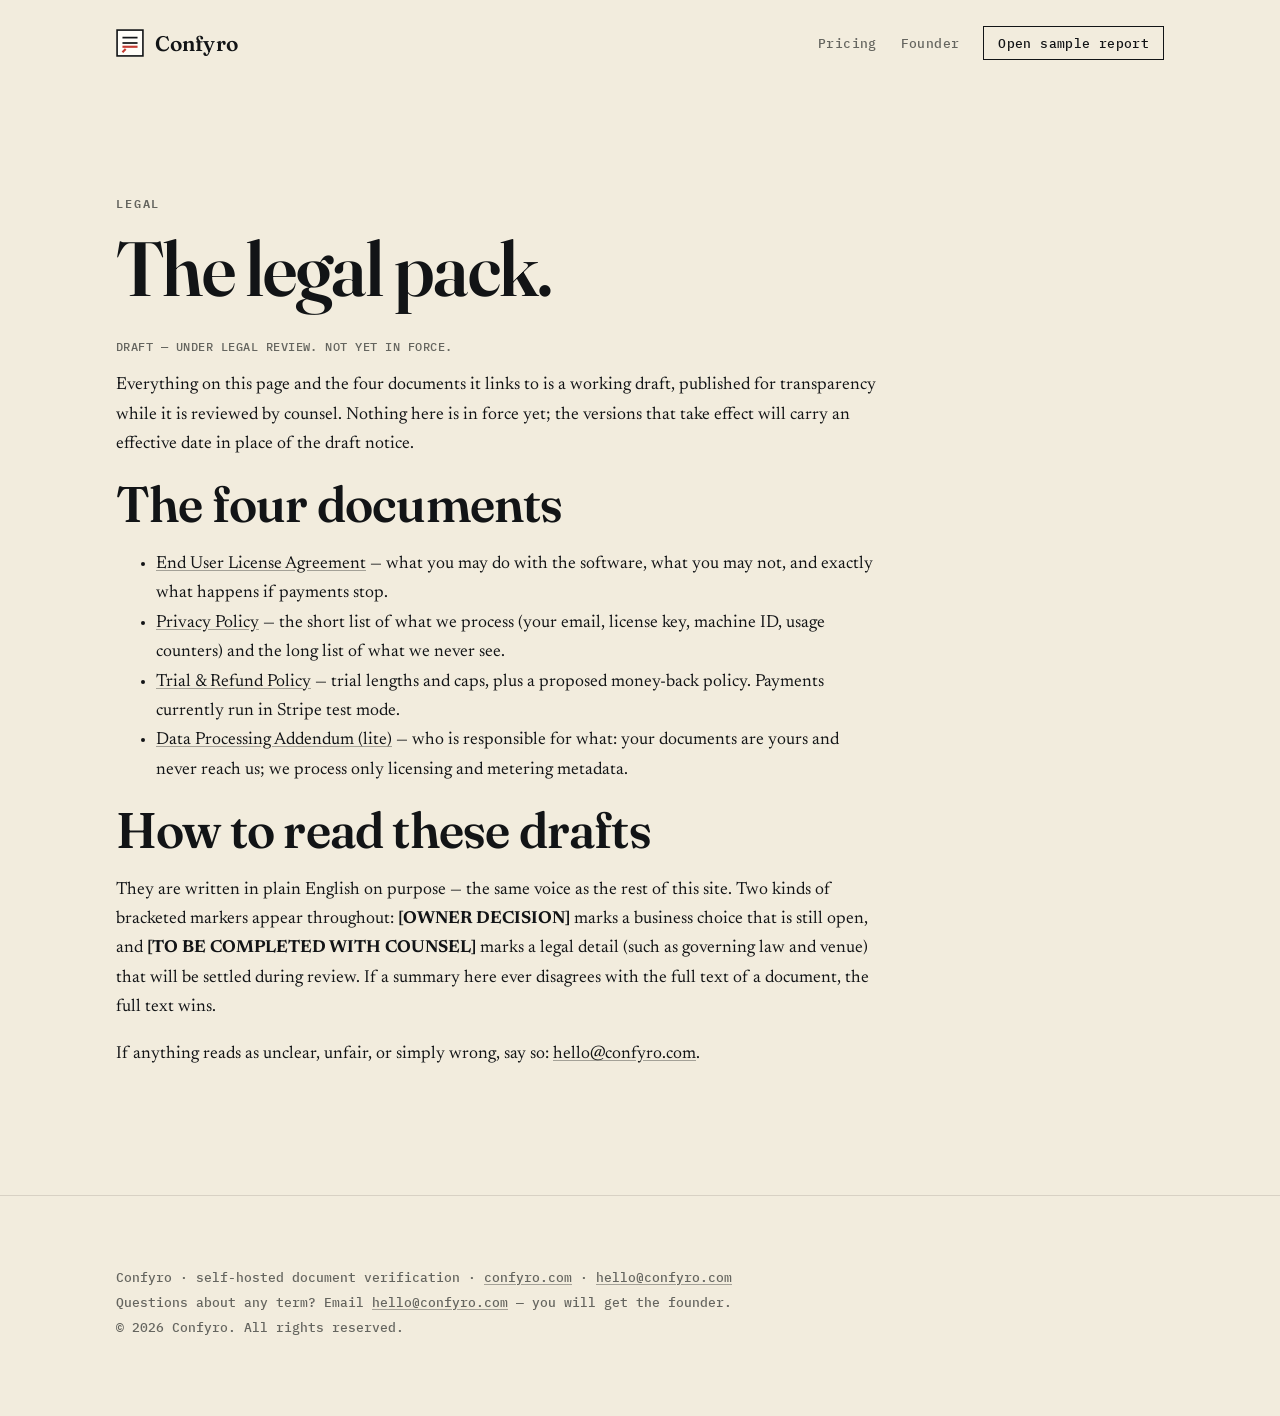
==== commit 2133e187: "Scroll fix, substantiated claims, contract aligned with pricing Upward-scroll jitter fixed (the shri" ====
--- a/legal/index.html
+++ b/legal/index.html
@@ -179,10 +179,13 @@
 /* ---------- masthead: paper brand bar; tall at the top of the page,
    shrinks to a compact strip on scroll and stays pinned ---------- */
 .topbar {
-  position: sticky; top: 0; z-index: 50; background: var(--sand);
+  position: fixed; top: 0; left: 0; right: 0; z-index: 50; background: var(--sand);
   border-bottom: 1px solid transparent;
+  overflow-anchor: none;              /* never let anchoring chase the resize */
   transition: border-color 0.25s ease, box-shadow 0.25s ease;
 }
+/* the bar is out of flow, so its space is reserved once and never moves */
+body { padding-top: 82px; }
 .topbar.scrolled {
   border-bottom-color: var(--rule);
   box-shadow: 0 8px 24px -18px rgba(18, 20, 22, 0.3);
@@ -253,6 +256,10 @@
   transition: transform 0.15s ease, box-shadow 0.15s ease, background 0.15s ease, opacity 0.15s ease;
 }
 .btn.primary { background: var(--ink); color: var(--sand); }
+.btn.danger { background: var(--verdict); border-color: var(--verdict); color: #fff; }
+.btn.danger:hover { box-shadow: 3px 3px 0 rgba(196,59,50,0.35); opacity: 0.96; }
+.dk .btn.danger { background: #DA574D; border-color: #DA574D; color: #fff; }
+.dk .btn.danger:hover { box-shadow: 3px 3px 0 rgba(218,87,77,0.4); }
 .btn:hover { box-shadow: 3px 3px 0 rgba(18,20,22,0.2); }
 .btn.primary:hover { opacity: 0.94; box-shadow: 3px 3px 0 rgba(18,20,22,0.25); }
 .btn:active { box-shadow: none; }
@@ -430,11 +437,7 @@
 .cd-check { display: none; position: absolute; inset: 12px; background: #FFFDF8;
   border: 1px solid #D8D1C4; padding: 13px 15px; overflow: hidden; }
 .js .cd-check { display: block; }
-.cd-scan { position: absolute; left: 0; right: 0; top: 0; height: 3px;
-  background: linear-gradient(90deg, transparent, #C43B32 18%, #C43B32 82%, transparent);
-  box-shadow: 0 0 14px 2px rgba(196, 59, 50, 0.45); }
-.js .cd-scan { opacity: 0; }
-.cd-docmeta { display: flex; justify-content: space-between; white-space: nowrap;
+.js .cd-docmeta { display: flex; justify-content: space-between; white-space: nowrap;
   font: 600 8.5px var(--mono); letter-spacing: 0.12em; text-transform: uppercase; color: #65655F; }
 .cd-doctitle { font-weight: 700; font-size: 15px; line-height: 1.3; margin: 12px 0 7px; }
 .cd-docp { font-size: 12.5px; line-height: 1.55; margin: 0; }
@@ -499,6 +502,21 @@
   letter-spacing: -0.012em; max-width: 26ch; text-wrap: balance;
 }
 .pivotline .pv { font-style: italic; color: var(--verdict); }
+/* the page's one deliberate break from the template: a single statement,
+   its receipts, and air — no index label, no lede, no cards */
+.silence { text-align: center; padding: 132px 0 120px; }
+.silence h2.statement {
+  font-size: clamp(34px, 5vw, 68px); max-width: 20ch;
+  margin: 0 auto 56px; line-height: 1.06;
+}
+.silence .pulls { max-width: 880px; margin: 0 auto; }
+.silence .pull { grid-template-columns: 210px 1fr; text-align: left; }
+.silence .pivotline { margin-top: 44px; }
+@media (max-width: 900px) {
+  .silence { padding: 84px 0 76px; }
+  .silence .pull { grid-template-columns: 1fr; }
+}
+
 /* compact trust band: the whole N°04 section fits one screen */
 #problem.sect { padding: 60px 0 68px; }
 #problem .lede { margin-bottom: 20px; }
@@ -653,67 +671,7 @@
 @media (min-width: 901px) { .rp-doc { min-height: 360px; } }
 .drivehint { font: 500 11.5px var(--mono); color: var(--margin); letter-spacing: 0.05em; margin: 10px 0 0; }
 
-/* ---------- Exhibit A: the evidence-line scene (plays once on entry;
-   no sticky runway — dead pinned scroll felt broken) ---------- */
-.exwrap { position: relative; }
-.exstage { position: relative; padding: 8px 0 0; }
-/* dimensional layering: the sheets float in space (owner request —
-   straight evidence line, levitating 3D feel; loops are welcome) */
-.exstage > .wrap { position: relative; }
-.exgrid { position: relative; display: grid; grid-template-columns: 1fr 1fr; gap: 16%;
-  align-items: start; perspective: 1400px; }
-.exgrid .exsrc { margin-top: 36px; }
-.exgrid .sheet {
-  padding: 30px 32px 22px;
-  transform: rotateY(4deg) rotateX(1.5deg);
-  box-shadow: 0 1px 2px rgba(18,20,22,0.08), 0 14px 28px -14px rgba(18,20,22,0.28),
-              0 48px 90px -36px rgba(18,20,22,0.38);
-}
-.exgrid .exsrc { transform: rotateY(-4deg) rotateX(1.5deg); }
-
-
-
-.exclaim {
-  background-image: linear-gradient(var(--verdict), var(--verdict));
-  background-repeat: no-repeat; background-position: 0 96%; background-size: 0% 2px;
-}
-.js .s1 .exclaim { transition: background-size 0.55s cubic-bezier(0.65, 0, 0.35, 1); background-size: 100% 2px; }
-html:not(.js) .exclaim { background-size: 100% 2px; }
-.exsrc { opacity: 1; }
-.js .exsrc { opacity: 0; transform: translateY(14px); }
-.js .s2 .exsrc { opacity: 1; transform: none; transition: opacity 0.5s ease, transform 0.5s ease; }
-.exsrcline {
-  padding: 2px 5px; background: var(--ev-bg); border-bottom: 2px solid var(--evidence);
-  color: var(--ev-text);
-}
-.exline { position: absolute; inset: 0; width: 100%; height: 100%; pointer-events: none;
-  filter: drop-shadow(0 8px 10px rgba(196,59,50,0.28)); }
-.exline path {
-  stroke: var(--verdict); stroke-width: 2; fill: none;
-  stroke-dasharray: 1000; stroke-dashoffset: 1000;
-}
-.exline .exhead { fill: var(--verdict); stroke: none; opacity: 0; stroke-dasharray: none; }
-.js .s2 .exline #exl1 { transition: stroke-dashoffset 0.9s cubic-bezier(0.4, 0, 0.2, 1) 0.15s; stroke-dashoffset: 0; }
-.js .s2 .exline #exh1 { transition: opacity 0.2s ease 1s; opacity: 1; }
-.js .s3 .exline #exl2 { transition: stroke-dashoffset 0.8s cubic-bezier(0.4, 0, 0.2, 1) 0.2s; stroke-dashoffset: 0; }
-.js .s3 .exline #exh2 { transition: opacity 0.2s ease 0.95s; opacity: 1; }
-html:not(.js) .exline path { stroke-dashoffset: 0; }
-html:not(.js) .exline .exhead { opacity: 1; }
-.exfind { margin: 30px auto 0; max-width: 560px; opacity: 1; }
-.exfind .finding { opacity: 1; animation: none;
-  box-shadow: 0 2px 4px rgba(18,20,22,0.08), 0 22px 44px -18px rgba(18,20,22,0.35),
-              0 64px 120px -44px rgba(18,20,22,0.3); }
-.js .exfind { opacity: 0; transform: scale(1.04); }
-.js .s3 .exfind { opacity: 1; transform: none; transition: opacity 0.35s cubic-bezier(0.2, 0.9, 0.3, 1.1), transform 0.35s cubic-bezier(0.2, 0.9, 0.3, 1.1); }
-.exverified {
-  display: inline-block; margin-top: 10px;
-  font: 600 11px var(--mono); letter-spacing: 0.1em; color: var(--ev-text);
-  background: var(--ev-bg); border-left: 3px solid var(--evidence); padding: 4px 10px;
-}
 @media (max-width: 900px) {
-  .exgrid { grid-template-columns: 1fr; gap: 22px; }
-  .exgrid .exsrc { margin-top: 0; }
-  .exline { display: none; }
   .herogrid > div:first-child { display: block; }
 }
 
@@ -743,35 +701,12 @@
   .risk .vs { writing-mode: horizontal-tb; border-left: 0; border-top: 1px solid var(--nightline); padding: 12px 0 0; }
 }
 
-/* ---------- finale line ---------- */
-.finline { margin: 40px 0 0; display: flex; align-items: center; gap: 14px; }
-.finline .fl { flex: 0 1 220px; height: 2px; background: var(--verdict);
-  transform-origin: left center; transform: scaleX(0); }
-.js .finline.in .fl { transition: transform 0.8s cubic-bezier(0.65, 0, 0.35, 1); transform: none; }
-html:not(.js) .finline .fl { transform: none; }
-.finline .fstamp { font: 600 11px var(--mono); letter-spacing: 0.12em; color: var(--ash); }
-
-/* ---------- hero meta + proof strip + marquee ---------- */
+html:not(.js) 
+/* ---------- hero meta + proof strip ---------- */
 .herometa {
   display: flex; justify-content: flex-end; margin: 0 0 8px;
   font: 500 11px var(--mono); color: var(--margin); letter-spacing: 0.09em;
 }
-.marquee {
-  overflow: hidden; border-top: 1px solid var(--rule);
-  border-bottom: 1px solid var(--rule); padding: 11px 0;
-}
-.marquee .mq {
-  display: flex; width: max-content;
-  animation: mqscroll 60s linear infinite;
-}
-.marquee:hover .mq { animation-play-state: paused; }
-.marquee span {
-  font: 600 11px var(--mono); color: var(--margin); letter-spacing: 0.14em;
-  white-space: nowrap; padding-right: 12px;
-}
-.marquee .hot { color: var(--verdict); }
-@keyframes mqscroll { to { transform: translateX(-50%); } }
-html:not(.js) .marquee .mq { animation: none; }
 
 /* ---------- personas ---------- */
 .personas { display: grid; grid-template-columns: repeat(3, 1fr); gap: 20px; margin: 34px 0 0; }
@@ -890,9 +825,34 @@
 .faq .a { margin: 0; padding: 0 0 22px; font-size: 16px; color: var(--body2); max-width: 66ch; }
 
 /* ---------- finale + footer ---------- */
-.finale { padding: 118px 0 122px; border-top: 1px solid var(--rule); }
-.finale h2 { max-width: 22ch; }
-.finale .lede { margin-bottom: 34px; }
+.finale {
+  padding: 132px 0 136px; border-top: 1px solid var(--rule);
+  position: relative; overflow: hidden; text-align: center;
+}
+/* faint engineering grid, vignetted so it never competes with the type */
+.finale::before {
+  content: ""; position: absolute; inset: 0; pointer-events: none;
+  background-image:
+    linear-gradient(to right, rgba(244,239,230,0.045) 1px, transparent 1px),
+    linear-gradient(to bottom, rgba(244,239,230,0.045) 1px, transparent 1px);
+  background-size: 92px 92px;
+  -webkit-mask-image: radial-gradient(ellipse 78% 62% at 50% 42%, #000 35%, transparent 100%);
+  mask-image: radial-gradient(ellipse 78% 62% at 50% 42%, #000 35%, transparent 100%);
+}
+.finale > .wrap { position: relative; }
+.finale h2 { max-width: 20ch; margin-left: auto; margin-right: auto; }
+.finale .lede { margin: 0 auto 38px; max-width: 60ch; }
+.finale .ctas { justify-content: center; }
+.finale .citednote { margin-top: 30px; }
+/* eyebrow: diamond, label, slash, secondary line */
+.finlabel { display: flex; justify-content: center; align-items: baseline; gap: 10px;
+  flex-wrap: wrap; margin-bottom: 22px; }
+.finlabel .dia { color: var(--verdict); font-size: 9px; }
+.finlabel .sep { color: var(--nightline); }
+.finlabel .sub2 { color: #6E6C66; }
+/* the chain, stated plainly */
+.finchain { margin: 40px 0 0; font: 500 11.5px var(--mono); letter-spacing: 0.14em;
+  color: #6E6C66; }
 footer { padding: 56px 0 64px; border-top: 1px solid var(--rule); }
 .disclaimer {
   border: 0; border-left: 3px solid var(--margin); background: transparent;
@@ -1010,6 +970,304 @@
   body { border-top: 0; background: #fff; font-size: 12pt; }
   .sect { background: #fff !important; color: #000 !important; padding: 28pt 0; page-break-inside: avoid; }
     }
+
+/* ============================================================================
+   CONFYRO — "Live verification" section  ·  CSS BLOCK
+   Paste at the end of the <style data-site-css> block in index.html,
+   and into assets/site.css so other pages share it.
+
+   Uses ONLY existing site tokens (--sand, --paper, --card, --ink, --body2,
+   --margin, --rule, --verdict, --evidence, --warn, --flag-bg, --hi-text,
+   --miss-bg, --ev-bg, --ev-text, --shadow-1, --display, --serif, --mono).
+   Every class is .lv- prefixed — no collisions with existing rules.
+============================================================================ */
+
+/* ---- the scroll runway: 6 stages of vertical travel, one sticky screen ---- */
+.lv { padding: 0; }                        /* the runway supplies the rhythm */
+.lv-runway { position: relative; height: 340vh; }
+.lv-stage {
+  position: sticky; top: 0;
+  min-height: 100vh; min-height: 100svh;
+  display: flex; align-items: center;
+  padding: 46px 0 26px; box-sizing: border-box; overflow: hidden;
+}
+.lv-stage > .wrap { width: 100%; }
+.lv-lede {
+  font-size: 15.5px; color: var(--body2); margin: 0 0 18px; max-width: 78ch;
+}
+.lv-inline-ex {
+  display: inline-flex; align-items: center; justify-content: center;
+  width: 16px; height: 16px; margin: 0 1px; vertical-align: -2px;
+  font: 600 10px var(--mono); color: var(--verdict);
+  border: 1px solid var(--verdict); border-radius: 50%;
+}
+
+.lv-grid {
+  display: grid; grid-template-columns: minmax(0, 1fr) minmax(0, 1fr);
+  grid-template-rows: auto auto; gap: 22px 22px; align-items: stretch;
+}
+/* one-screen fit: the section header stays compact and the panes never
+   push the six-stage track below the fold */
+.lv .slabel { margin-bottom: 8px; }
+.lv h2 { font-size: clamp(26px, 3.1vw, 40px); margin-bottom: 10px; }
+
+/* ---- LEFT: the draft (paper island) ---- */
+.lv-doc {
+  grid-column: 1; grid-row: 1;
+  position: relative; overflow: hidden; margin: 0; height: 100%;
+  background: var(--paper); border: 1px solid var(--rule);
+  box-shadow: var(--shadow-1); padding: 18px 22px 20px;
+}
+.lv-doc-kicker {
+  display: flex; justify-content: space-between; gap: 12px; flex-wrap: wrap;
+  font: 500 10.5px var(--mono); letter-spacing: .09em; color: var(--margin);
+  padding-bottom: 14px; margin-bottom: 12px; border-bottom: 1px solid var(--rule);
+}
+.lv-doc-state { color: var(--verdict); opacity: 0; }
+.lv-stage.s-claims .lv-doc-state { opacity: 1; transition: opacity .4s ease; }
+.lv-stage.s-report .lv-doc-state { opacity: 0; }
+/* transient status: correctly absent in the resolved/no-JS state */
+html:not(.js) .lv-doc-state { opacity: 0; }
+.lv-doc-h { font: 700 14px var(--serif); margin: 11px 0 3px; color: var(--ink); }
+.lv-doc-p { margin: 0; font-size: 13.8px; line-height: 1.62; color: var(--body2); }
+
+/* claim highlights: neutral → flagged as the stages advance */
+.lv-c {
+  background: transparent; color: inherit; padding: 0 1px;
+  transition: background .35s ease, color .35s ease, box-shadow .35s ease;
+}
+.lv-stage.s-claims .lv-c-0,
+.lv-stage.s-claims .lv-c-1 { background: var(--miss-bg); box-shadow: inset 0 -2px 0 var(--warn); }
+.lv-stage.s-eval .lv-c-0,
+.lv-stage.s-eval .lv-c-1 { background: var(--flag-bg); box-shadow: inset 0 -2px 0 var(--verdict); color: var(--hi-text); }
+.lv-stage.s-eval .lv-c-2 { background: var(--flag-bg); color: var(--hi-text); box-shadow: inset 0 -2px 0 var(--verdict); }
+
+/* the embedded-instruction line */
+.lv-inj {
+  position: relative; margin: 18px 0 0; padding: 10px 12px;
+  background: var(--sand); border: 1px dashed var(--rule);
+  font: 500 11px/1.6 var(--mono); color: var(--margin);
+}
+
+/* exhibit number beside each claim — the link to its finding */
+.lv-ex {
+  display: inline-flex; align-items: center; justify-content: center;
+  width: 15px; height: 15px; margin-left: 5px; vertical-align: 3px;
+  font: 600 9.5px var(--mono); line-height: 1;
+  color: var(--verdict); border: 1px solid var(--verdict); border-radius: 50%;
+  opacity: 0; transform: scale(.6);
+}
+.lv-stage.s-claims .lv-ex {
+  opacity: .8; transform: none;
+  transition: opacity .4s ease, transform .4s cubic-bezier(.2,.9,.3,1.2);
+}
+.lv-stage.s-claims .lv-ex-1 { transition-delay: .1s; }
+.lv-stage.s-claims .lv-ex-2 { transition-delay: .2s; }
+.lv-stage[data-focus="0"] .lv-ex-0,
+.lv-stage[data-focus="1"] .lv-ex-1,
+.lv-stage[data-focus="2"] .lv-ex-2 {
+  opacity: 1; background: var(--verdict); color: #fff;
+  box-shadow: 0 0 0 4px rgba(196,59,50,.16);
+}
+
+/* character offsets — the forensic tell */
+.lv-off {
+  display: inline-block; margin-left: 8px; vertical-align: 1px;
+  font: 500 9.5px var(--mono); letter-spacing: .06em; color: var(--margin);
+  opacity: 0; transform: translateX(-4px);
+}
+.lv-stage.s-claims .lv-off {
+  opacity: .9; transform: none; transition: opacity .5s ease .2s, transform .5s ease .2s;
+}
+
+/* the scanning sweep during parse */
+.lv-scan {
+  position: absolute; left: 0; right: 0; top: 0; height: 120px; z-index: 3;
+  pointer-events: none; opacity: 0;
+  background: linear-gradient(180deg, transparent, rgba(196,59,50,.10), transparent);
+}
+.lv-stage.s-claims .lv-scan { animation: lvscan 1.5s cubic-bezier(.4,0,.3,1) forwards; }
+@keyframes lvscan {
+  0%   { opacity: 0; transform: translateY(-120px); }
+  15%  { opacity: 1; }
+  85%  { opacity: 1; }
+  100% { opacity: 0; transform: translateY(560px); }
+}
+
+/* ---- RIGHT: references and findings ---- */
+.lv-panel { grid-column: 2; grid-row: 1; display: flex; flex-direction: column; }
+.lv-done { grid-column: 2; grid-row: 2; margin-top: 0; align-self: center; }
+.lv-foot { grid-column: 1; grid-row: 2; margin: 0; align-self: center; }
+.lv-status {
+  display: flex; align-items: center; gap: 10px;
+  font: 500 10.5px var(--mono); letter-spacing: .08em; text-transform: uppercase;
+  color: var(--margin); padding-bottom: 12px; margin: 0 0 16px;
+  border-bottom: 1px solid var(--rule);
+}
+.lv-dot { width: 8px; height: 8px; border-radius: 50%; background: var(--verdict); }
+.lv-stage.s-report .lv-dot { background: var(--evidence); }
+.lv-count { margin-left: auto; }
+.lv-stepno { color: var(--verdict); }
+.lv-stepno::before { content: "06"; }
+.lv-stage[data-step="1"] .lv-stepno::before { content: "01"; }
+.lv-stage[data-step="2"] .lv-stepno::before { content: "02"; }
+.lv-stage[data-step="3"] .lv-stepno::before { content: "03"; }
+.lv-stage[data-step="4"] .lv-stepno::before { content: "04"; }
+.lv-stage[data-step="5"] .lv-stepno::before { content: "05"; }
+
+.lv-refs { display: grid; gap: 10px; }
+.lv-ref {
+  opacity: 0; transform: translateX(10px);
+  border-left: 3px solid var(--evidence); background: var(--ev-bg);
+  padding: 8px 12px;
+}
+.lv-stage.s-refs .lv-ref {
+  opacity: 1; transform: none; transition: opacity .45s ease, transform .45s ease;
+}
+.lv-stage.s-refs .lv-ref + .lv-ref { transition-delay: .12s; }
+.lv-ref-src {
+  display: block; font: 600 10px var(--mono); letter-spacing: .06em;
+  text-transform: uppercase; color: var(--ev-text);
+}
+.lv-ref-q { margin: 4px 0 0; font: 500 12px var(--mono); color: var(--ink); }
+
+.lv-finds { display: grid; gap: 12px; margin-top: 16px; }
+.lv-find {
+  position: relative; opacity: 0; transform: translateY(10px);
+  background: var(--card); border: 1px solid var(--rule);
+  border-left: 3px solid var(--verdict); padding: 12px 15px;
+  box-shadow: var(--shadow-1);
+  transition: opacity .35s ease, transform .4s cubic-bezier(.2,.8,.2,1),
+              box-shadow .35s ease, border-color .3s ease;
+}
+.lv-stage.s-eval .lv-find { opacity: 1; transform: none; }
+.lv-stage.s-eval .lv-find-1 { transition-delay: .08s; }
+.lv-stage.s-eval .lv-find-2 { transition-delay: .16s; }
+/* one exhibit leads at a time */
+.lv-stage.s-eval[data-focus="0"] .lv-find:not(.lv-find-0),
+.lv-stage.s-eval[data-focus="1"] .lv-find:not(.lv-find-1),
+.lv-stage.s-eval[data-focus="2"] .lv-find:not(.lv-find-2) { opacity: .45; }
+.lv-stage[data-focus="0"] .lv-find-0,
+.lv-stage[data-focus="1"] .lv-find-1,
+.lv-stage[data-focus="2"] .lv-find-2 {
+  opacity: 1; transform: translateX(-5px);
+  box-shadow: 0 2px 6px rgba(18,20,22,.10), -5px 0 22px -12px rgba(196,59,50,.55);
+}
+.lv-find-head {
+  display: flex; align-items: center; gap: 9px; flex-wrap: wrap; margin: 0 0 7px;
+}
+.lv-exno {
+  display: inline-flex; align-items: center; justify-content: center;
+  width: 17px; height: 17px; flex: none;
+  font: 600 10px var(--mono); line-height: 1;
+  color: var(--verdict); border: 1px solid var(--verdict); border-radius: 50%;
+  transition: background .3s ease, color .3s ease, box-shadow .3s ease;
+}
+.lv-stage[data-focus="0"] .lv-find-0 .lv-exno,
+.lv-stage[data-focus="1"] .lv-find-1 .lv-exno,
+.lv-stage[data-focus="2"] .lv-find-2 .lv-exno {
+  background: var(--verdict); color: #fff; box-shadow: 0 0 0 4px rgba(196,59,50,.16);
+}
+.lv-chip {
+  font: 600 10px var(--mono); letter-spacing: .08em;
+  background: var(--flag-bg); color: var(--hi-text); padding: 3px 8px;
+}
+.lv-loc { margin-left: auto; font: 500 10.5px var(--mono); color: var(--margin); }
+.lv-find-q { margin: 0 0 5px; font: italic 500 14.5px var(--serif); color: var(--ink); }
+.lv-find-ev {
+  margin: 0; padding: 7px 10px; border-left: 3px solid var(--evidence);
+  background: var(--ev-bg); font: 500 11.5px/1.6 var(--mono); color: var(--ev-text);
+}
+
+.lv-done {
+  display: flex; align-items: center; gap: 10px; flex-wrap: wrap;
+  margin: 16px 0 0; font: 500 11px var(--mono); color: var(--margin); opacity: 0;
+}
+.lv-stage.s-report .lv-done { opacity: 1; transition: opacity .5s ease .25s; }
+.lv-done-chip {
+  font: 600 10px var(--mono); letter-spacing: .08em;
+  background: var(--ev-bg); color: var(--ev-text); padding: 3px 8px;
+}
+
+/* ---- the stage track ---- */
+.lv-track {
+  list-style: none; margin: 20px 0 0; padding: 0;
+  display: grid; grid-template-columns: repeat(6, 1fr); gap: 8px;
+}
+.lv-step { position: relative; padding-top: 10px; opacity: .38; transition: opacity .35s ease; }
+.lv-bar { position: absolute; left: 0; right: 0; top: 0; height: 2px; background: var(--rule); overflow: hidden; }
+.lv-bar::after {
+  content: ""; position: absolute; inset: 0; background: var(--verdict);
+  transform: scaleX(0); transform-origin: left center;
+  transition: transform .5s cubic-bezier(.3,.8,.3,1);
+}
+.lv-step[data-kind="code"] .lv-bar {
+  background: repeating-linear-gradient(90deg, var(--rule) 0 5px, transparent 5px 9px);
+}
+.lv-n { display: block; font: 600 11px var(--mono); color: var(--margin); }
+.lv-name { display: block; font: 600 12px var(--mono); color: var(--ink); margin-top: 2px; }
+.lv-kind { display: block; font: 500 9.5px var(--mono); letter-spacing: .08em; color: var(--margin); margin-top: 3px; }
+
+.lv-stage[data-step="1"] .lv-s1,
+.lv-stage[data-step="2"] .lv-s1, .lv-stage[data-step="2"] .lv-s2,
+.lv-stage[data-step="3"] .lv-s1, .lv-stage[data-step="3"] .lv-s2, .lv-stage[data-step="3"] .lv-s3,
+.lv-stage[data-step="4"] .lv-s1, .lv-stage[data-step="4"] .lv-s2, .lv-stage[data-step="4"] .lv-s3, .lv-stage[data-step="4"] .lv-s4,
+.lv-stage[data-step="5"] .lv-s1, .lv-stage[data-step="5"] .lv-s2, .lv-stage[data-step="5"] .lv-s3, .lv-stage[data-step="5"] .lv-s4, .lv-stage[data-step="5"] .lv-s5,
+.lv-stage[data-step="6"] .lv-step { opacity: 1; }
+
+.lv-stage[data-step="1"] .lv-s1 .lv-bar::after,
+.lv-stage[data-step="2"] .lv-s1 .lv-bar::after, .lv-stage[data-step="2"] .lv-s2 .lv-bar::after,
+.lv-stage[data-step="3"] .lv-s1 .lv-bar::after, .lv-stage[data-step="3"] .lv-s2 .lv-bar::after, .lv-stage[data-step="3"] .lv-s3 .lv-bar::after,
+.lv-stage[data-step="4"] .lv-s1 .lv-bar::after, .lv-stage[data-step="4"] .lv-s2 .lv-bar::after, .lv-stage[data-step="4"] .lv-s3 .lv-bar::after, .lv-stage[data-step="4"] .lv-s4 .lv-bar::after,
+.lv-stage[data-step="5"] .lv-s1 .lv-bar::after, .lv-stage[data-step="5"] .lv-s2 .lv-bar::after, .lv-stage[data-step="5"] .lv-s3 .lv-bar::after, .lv-stage[data-step="5"] .lv-s4 .lv-bar::after, .lv-stage[data-step="5"] .lv-s5 .lv-bar::after,
+.lv-stage[data-step="6"] .lv-bar::after { transform: scaleX(1); }
+
+.lv-foot { margin: 18px 0 0; font: 500 11px var(--mono); color: var(--margin); letter-spacing: .04em; }
+
+/* ---- no JS: no runway, no sticky, everything already resolved ---- */
+html:not(.js) .lv-runway { height: auto; }
+html:not(.js) .lv-stage { position: static; min-height: 0; padding: 96px 0; }
+html:not(.js) .lv-scan { display: none; }
+
+/* ---- claim <-> finding: the link made tangible on hover, focus or tap ---- */
+.lv-c[data-ex], .lv-find[data-ex] { cursor: pointer; }
+.lv-stage .lv-c.lv-linked {
+  background: var(--flag-bg); box-shadow: inset 0 -2px 0 var(--verdict);
+  color: var(--hi-text);
+}
+.lv-stage .lv-find.lv-linked {
+  border-color: var(--verdict);
+  box-shadow: 0 2px 4px rgba(18,20,22,.07), 0 18px 34px -16px rgba(196,59,50,.3);
+}
+.lv-linked .lv-exno, .lv-c.lv-linked + .lv-ex { transform: scale(1.18); }
+.lv-exno, .lv-ex { transition: transform .18s cubic-bezier(.2,.9,.3,1.3); }
+@media (prefers-reduced-motion: reduce) {
+  .lv-linked .lv-exno, .lv-c.lv-linked + .lv-ex { transform: none; }
+  .lv-exno, .lv-ex { transition: none; }
+}
+
+/* ---- tablet / mobile: flat stack, no sticky sequence ---- */
+@media (max-width: 900px) {
+  .lv-runway { height: auto; }
+  .lv-stage { position: static; min-height: 0; padding: 84px 0; display: block; }
+  .lv-grid { grid-template-columns: 1fr; grid-template-rows: none; gap: 20px; }
+  .lv-doc, .lv-panel, .lv-done, .lv-foot { grid-column: 1; grid-row: auto; }
+  .lv-doc { height: auto; }
+  .lv-track { grid-template-columns: repeat(3, 1fr); gap: 12px 8px; }
+  .lv-scan { display: none; }
+}
+@media (max-width: 520px) {
+  .lv-track { grid-template-columns: repeat(2, 1fr); }
+  .lv-doc { padding: 22px 20px 24px; }
+}
+
+/* ---- reduced motion: show the resolved state, no movement ---- */
+@media (prefers-reduced-motion: reduce) {
+  .lv-runway { height: auto; }
+  .lv-stage { position: static; min-height: 0; padding: 96px 0; }
+  .lv-scan { display: none; }
+  .lv-c, .lv-ex, .lv-off, .lv-ref, .lv-find, .lv-done, .lv-step { transition: none !important; }
+}
 </style>
 <script src="../assets/site.js" defer></script>
 </head>
